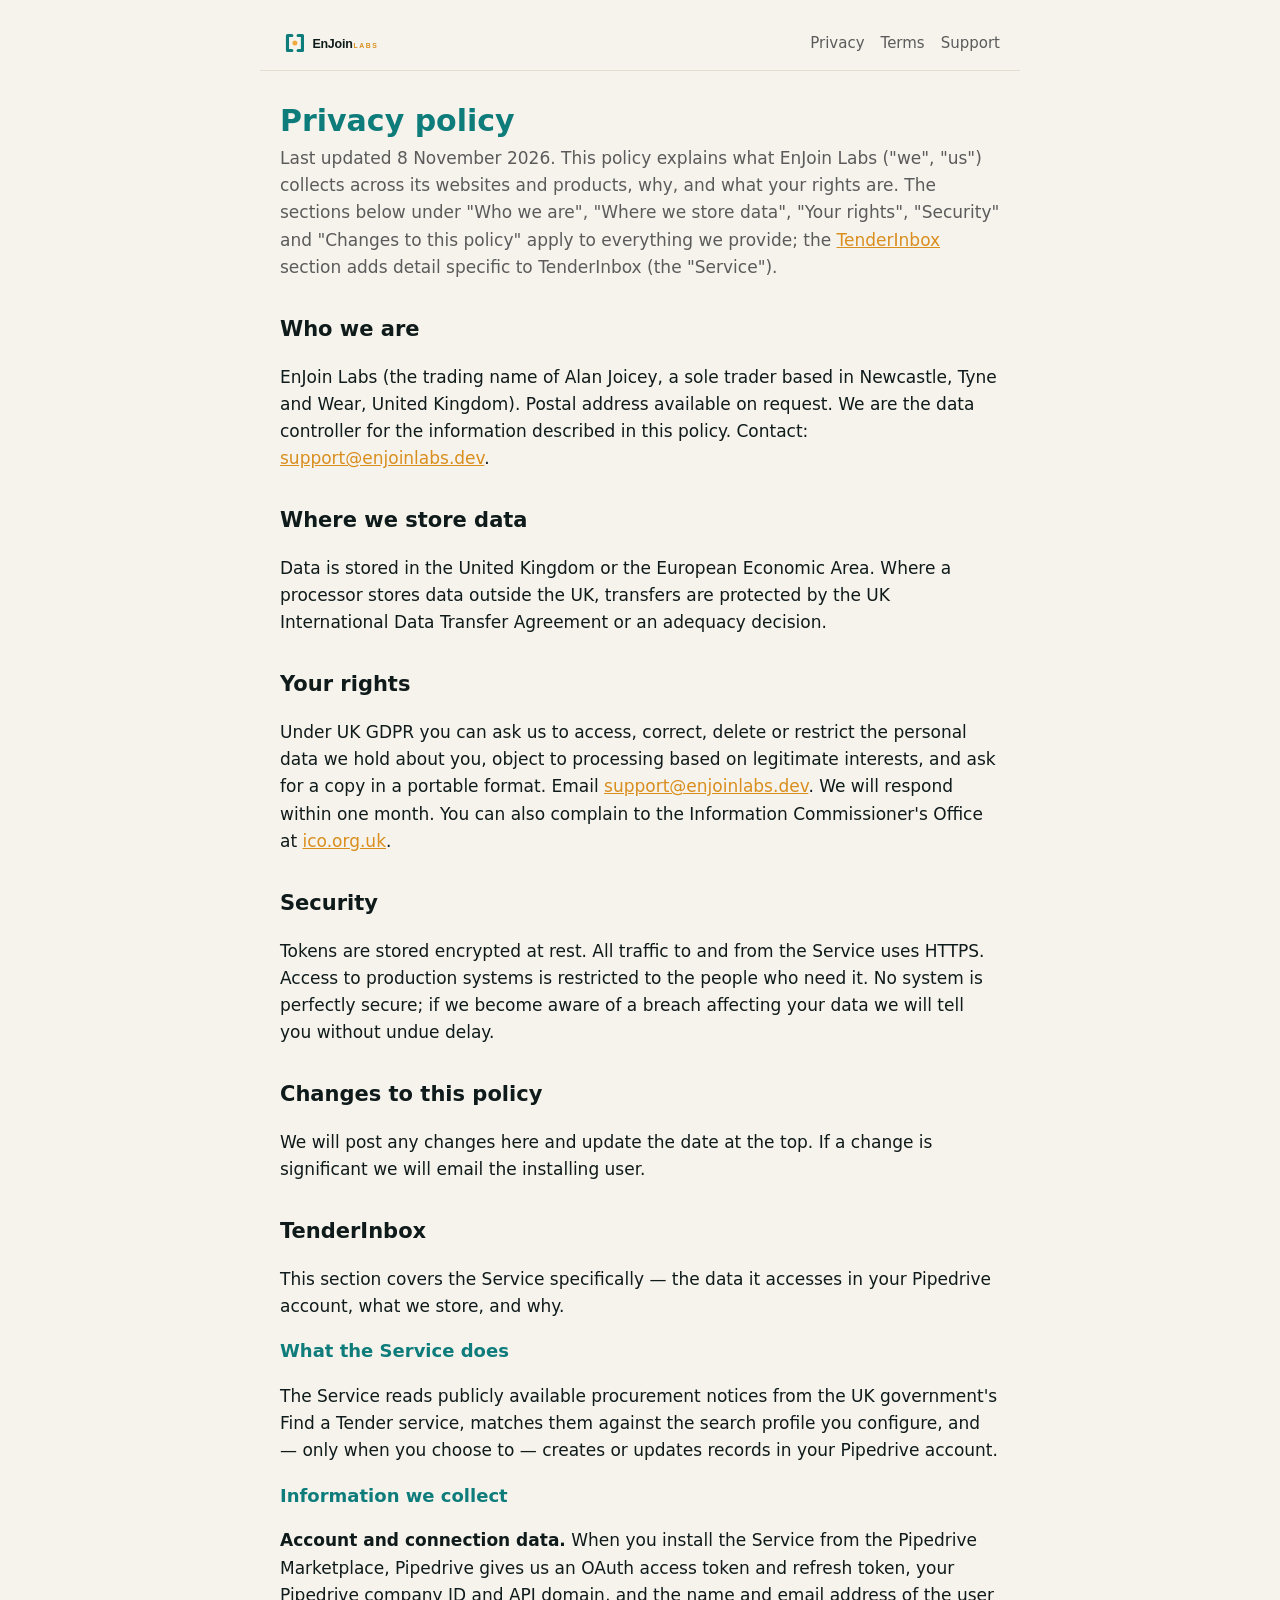
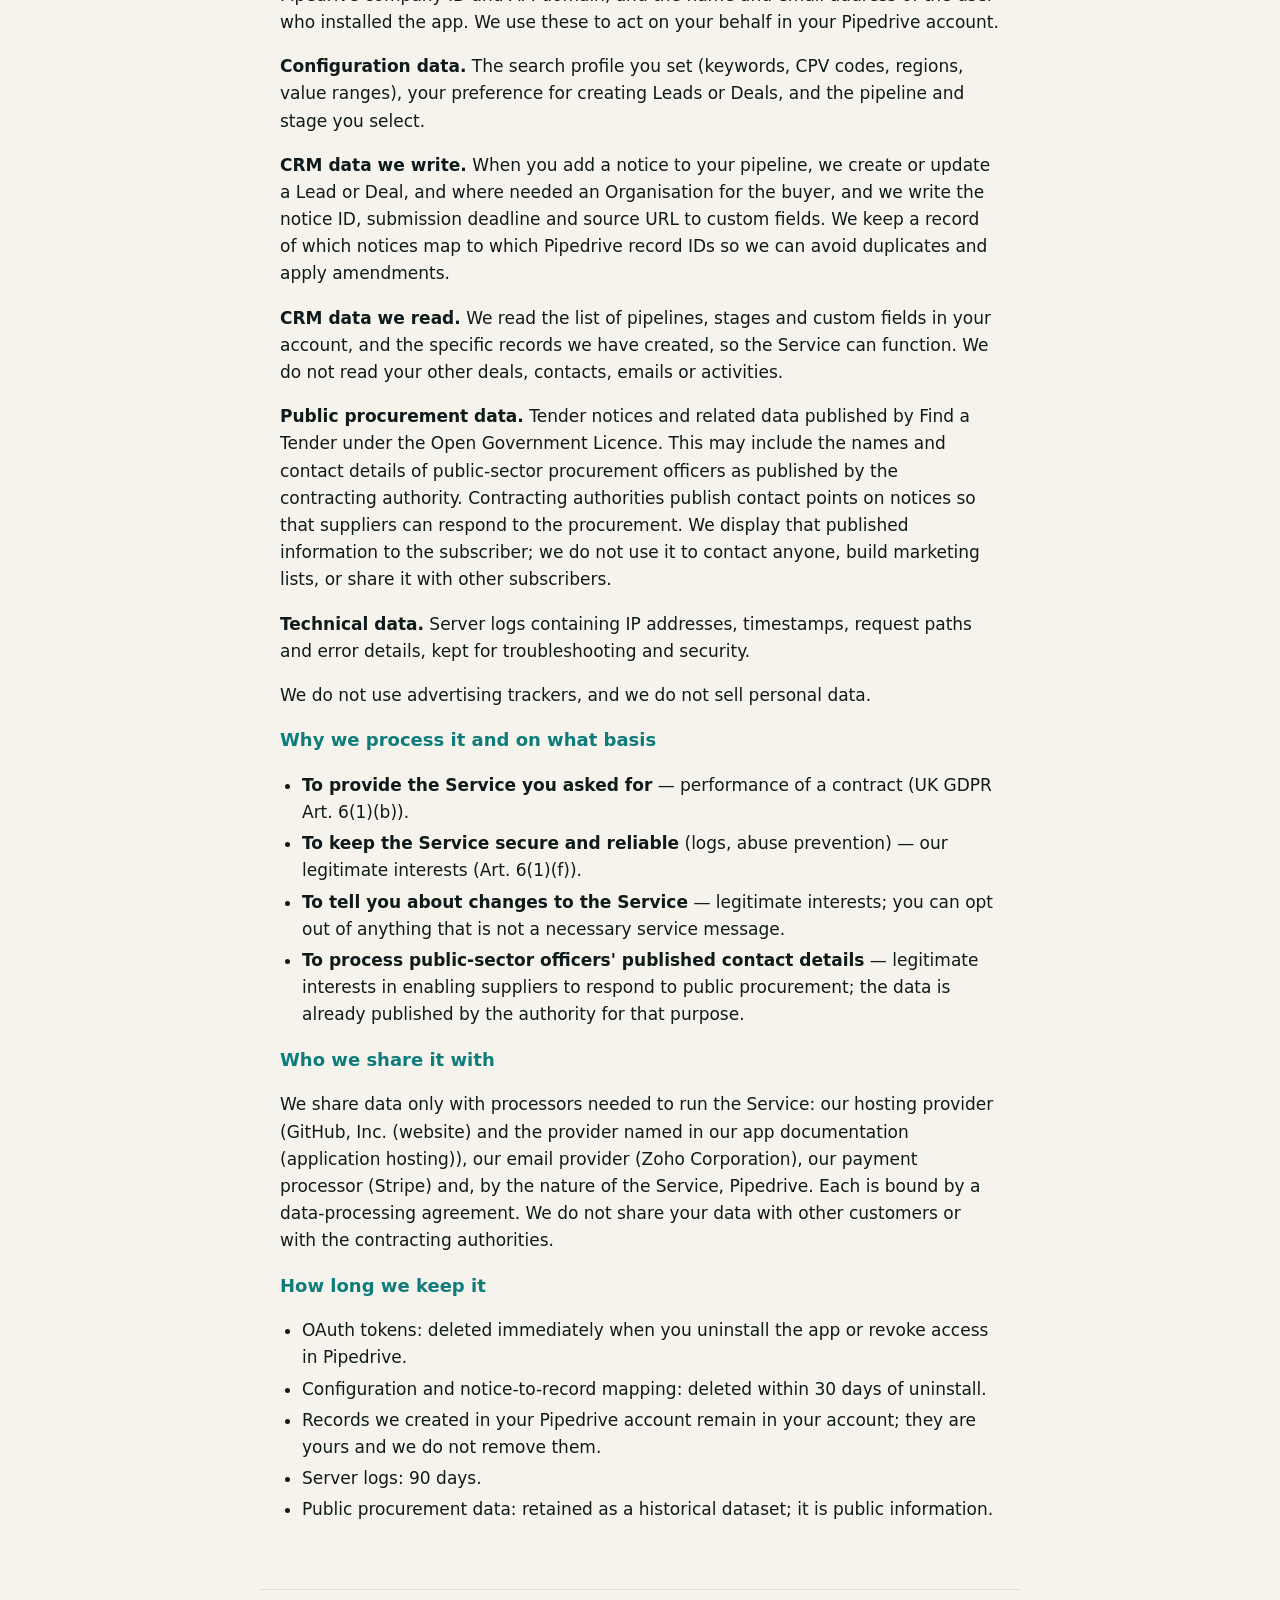
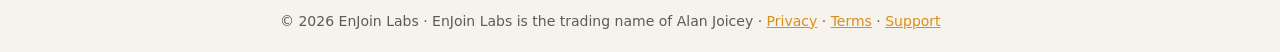
==== privacy/index.html @ 8482b235 "Restructure site: company home, /tenderinbox/ section, brand assets" ====
<!doctype html>
<html lang="en-GB">
<head>
<meta charset="utf-8">
<meta name="viewport" content="width=device-width,initial-scale=1">
<title>Privacy policy — EnJoin Labs</title>
<meta name="description" content="EnJoin Labs privacy policy. Company-wide data practices, plus a TenderInbox section covering the Pipedrive data we access and store.">
<link rel="stylesheet" href="/site.css">
<link rel="icon" href="/assets/brand/enjoinlabs/favicon.ico" sizes="any">
<link rel="icon" href="/assets/brand/enjoinlabs/enjoinlabs-icon.svg" type="image/svg+xml">
<link rel="apple-touch-icon" href="/assets/brand/enjoinlabs/apple-touch-icon.png">
<meta property="og:type" content="website">
<meta property="og:site_name" content="EnJoin Labs">
<meta property="og:title" content="Privacy policy — EnJoin Labs">
<meta property="og:description" content="Company-wide data practices, plus a TenderInbox section covering the Pipedrive data we access and store.">
<meta property="og:url" content="https://enjoinlabs.dev/privacy/">
<meta property="og:image" content="https://enjoinlabs.dev/assets/brand/enjoinlabs/enjoinlabs-icon-512.png">
<meta name="twitter:card" content="summary">
<meta name="twitter:title" content="Privacy policy — EnJoin Labs">
<meta name="twitter:description" content="Company-wide data practices, plus a TenderInbox section covering the Pipedrive data we access and store.">
<meta name="twitter:image" content="https://enjoinlabs.dev/assets/brand/enjoinlabs/enjoinlabs-icon-512.png">
</head>
<body>
<header>
  <a class="brand" href="/"><img class="brand-lockup" src="/assets/brand/enjoinlabs/enjoinlabs-lockup-light.svg" alt="EnJoin Labs"></a>
  <nav><a href="/privacy/">Privacy</a><a href="/terms/">Terms</a><a href="/support/">Support</a></nav>
</header>
<main>
  <h1>Privacy policy</h1>
  <p class="lede">Last updated 8 November 2026. This policy explains what EnJoin Labs ("we", "us") collects across its websites and products, why, and what your rights are. The sections below under "Who we are", "Where we store data", "Your rights", "Security" and "Changes to this policy" apply to everything we provide; the <a href="#tenderinbox">TenderInbox</a> section adds detail specific to TenderInbox (the "Service").</p>

  <h2>Who we are</h2>
  <p>EnJoin Labs (the trading name of Alan Joicey, a sole trader based in Newcastle, Tyne and Wear, United Kingdom). Postal address available on request. We are the data controller for the information described in this policy. Contact: <a href="mailto:support@enjoinlabs.dev">support@enjoinlabs.dev</a>.</p>

  <h2>Where we store data</h2>
  <p>Data is stored in the United Kingdom or the European Economic Area. Where a processor stores data outside the UK, transfers are protected by the UK International Data Transfer Agreement or an adequacy decision.</p>

  <h2>Your rights</h2>
  <p>Under UK GDPR you can ask us to access, correct, delete or restrict the personal data we hold about you, object to processing based on legitimate interests, and ask for a copy in a portable format. Email <a href="mailto:support@enjoinlabs.dev">support@enjoinlabs.dev</a>. We will respond within one month. You can also complain to the Information Commissioner's Office at <a href="https://ico.org.uk/" rel="noopener">ico.org.uk</a>.</p>

  <h2>Security</h2>
  <p>Tokens are stored encrypted at rest. All traffic to and from the Service uses HTTPS. Access to production systems is restricted to the people who need it. No system is perfectly secure; if we become aware of a breach affecting your data we will tell you without undue delay.</p>

  <h2>Changes to this policy</h2>
  <p>We will post any changes here and update the date at the top. If a change is significant we will email the installing user.</p>

  <h2 id="tenderinbox">TenderInbox</h2>
  <p>This section covers the Service specifically — the data it accesses in your Pipedrive account, what we store, and why.</p>

  <h3>What the Service does</h3>
  <p>The Service reads publicly available procurement notices from the UK government's Find a Tender service, matches them against the search profile you configure, and — only when you choose to — creates or updates records in your Pipedrive account.</p>

  <h3>Information we collect</h3>
  <p><strong>Account and connection data.</strong> When you install the Service from the Pipedrive Marketplace, Pipedrive gives us an OAuth access token and refresh token, your Pipedrive company ID and API domain, and the name and email address of the user who installed the app. We use these to act on your behalf in your Pipedrive account.</p>
  <p><strong>Configuration data.</strong> The search profile you set (keywords, CPV codes, regions, value ranges), your preference for creating Leads or Deals, and the pipeline and stage you select.</p>
  <p><strong>CRM data we write.</strong> When you add a notice to your pipeline, we create or update a Lead or Deal, and where needed an Organisation for the buyer, and we write the notice ID, submission deadline and source URL to custom fields. We keep a record of which notices map to which Pipedrive record IDs so we can avoid duplicates and apply amendments.</p>
  <p><strong>CRM data we read.</strong> We read the list of pipelines, stages and custom fields in your account, and the specific records we have created, so the Service can function. We do not read your other deals, contacts, emails or activities.</p>
  <p><strong>Public procurement data.</strong> Tender notices and related data published by Find a Tender under the Open Government Licence. This may include the names and contact details of public-sector procurement officers as published by the contracting authority. Contracting authorities publish contact points on notices so that suppliers can respond to the procurement. We display that published information to the subscriber; we do not use it to contact anyone, build marketing lists, or share it with other subscribers.</p>
  <p><strong>Technical data.</strong> Server logs containing IP addresses, timestamps, request paths and error details, kept for troubleshooting and security.</p>
  <p>We do not use advertising trackers, and we do not sell personal data.</p>

  <h3>Why we process it and on what basis</h3>
  <ul>
    <li><strong>To provide the Service you asked for</strong> — performance of a contract (UK GDPR Art. 6(1)(b)).</li>
    <li><strong>To keep the Service secure and reliable</strong> (logs, abuse prevention) — our legitimate interests (Art. 6(1)(f)).</li>
    <li><strong>To tell you about changes to the Service</strong> — legitimate interests; you can opt out of anything that is not a necessary service message.</li>
    <li><strong>To process public-sector officers' published contact details</strong> — legitimate interests in enabling suppliers to respond to public procurement; the data is already published by the authority for that purpose.</li>
  </ul>

  <h3>Who we share it with</h3>
  <p>We share data only with processors needed to run the Service: our hosting provider (GitHub, Inc. (website) and the provider named in our app documentation (application hosting)), our email provider (Zoho Corporation), our payment processor (Stripe) and, by the nature of the Service, Pipedrive. Each is bound by a data-processing agreement. We do not share your data with other customers or with the contracting authorities.</p>

  <h3>How long we keep it</h3>
  <ul>
    <li>OAuth tokens: deleted immediately when you uninstall the app or revoke access in Pipedrive.</li>
    <li>Configuration and notice-to-record mapping: deleted within 30 days of uninstall.</li>
    <li>Records we created in your Pipedrive account remain in your account; they are yours and we do not remove them.</li>
    <li>Server logs: 90 days.</li>
    <li>Public procurement data: retained as a historical dataset; it is public information.</li>
  </ul>
</main>
<footer>© 2026 EnJoin Labs · EnJoin Labs is the trading name of Alan Joicey · <a href="/privacy/">Privacy</a> · <a href="/terms/">Terms</a> · <a href="/support/">Support</a></footer>
</body>
</html>
---- site.css ----
:root{
  --teal:#0E7C7B;      /* primary: buttons, brand, headings */
  --amber:#F2A93B;
  --amber-dark:#D98E1E; /* accent/links on light backgrounds (contrast) */
  --ink:#0F1A1A;        /* body text */
  --paper:#F6F3EC;      /* warm off-white page background */
  --muted:#5b5b5b;
  --rule:#e4ded2;       /* warm hairline to match paper */
  --bg:var(--paper);
  --accent:var(--amber-dark); /* legacy var name kept for inline product styles */
}
*{box-sizing:border-box}
body{margin:0;background:var(--bg);color:var(--ink);font:17px/1.6 Inter,system-ui,-apple-system,"Segoe UI",Roboto,sans-serif}
header,main,footer{max-width:760px;margin:0 auto;padding:0 20px}
header{padding-top:28px;padding-bottom:12px;border-bottom:1px solid var(--rule);display:flex;justify-content:space-between;align-items:center;flex-wrap:wrap;gap:8px}
header a.brand{display:inline-flex;align-items:center;gap:10px;font-weight:700;color:var(--teal);text-decoration:none;font-size:20px}
header a.brand img{display:block}
.brand-lockup{height:30px;width:auto}
.brand-icon{height:28px;width:28px}
nav a{color:var(--muted);text-decoration:none;margin-left:16px;font-size:15px}
nav a:hover{color:var(--teal)}
main{padding:32px 20px 48px}
h1{font-size:30px;line-height:1.2;margin:0 0 6px;color:var(--teal)}
h2{font-size:21px;margin:32px 0 8px;color:var(--ink)}
h3{margin:0 0 4px;font-size:18px;color:var(--teal)}
p.lede{color:var(--muted);margin-top:0}
footer{border-top:1px solid var(--rule);padding:20px;color:var(--muted);font-size:14px}
a{color:var(--amber-dark)}
ul{padding-left:22px}
li{margin:4px 0}
.note{border-left:3px solid var(--teal);padding:8px 14px;background:rgba(14,124,123,.07);margin:16px 0}
.btn{display:inline-block;background:var(--teal);color:#fff;text-decoration:none;padding:12px 20px;border-radius:8px;font-weight:600}
.btn:hover{opacity:.92}
.card{display:flex;gap:16px;align-items:flex-start;border:1px solid var(--rule);border-radius:12px;padding:20px 22px;margin:18px 0;max-width:560px;background:#fff}
.card img{height:48px;width:48px;flex:none}
.card .card-body{min-width:0}
.card p{margin:0 0 10px;color:var(--muted)}
.card a{font-weight:600}
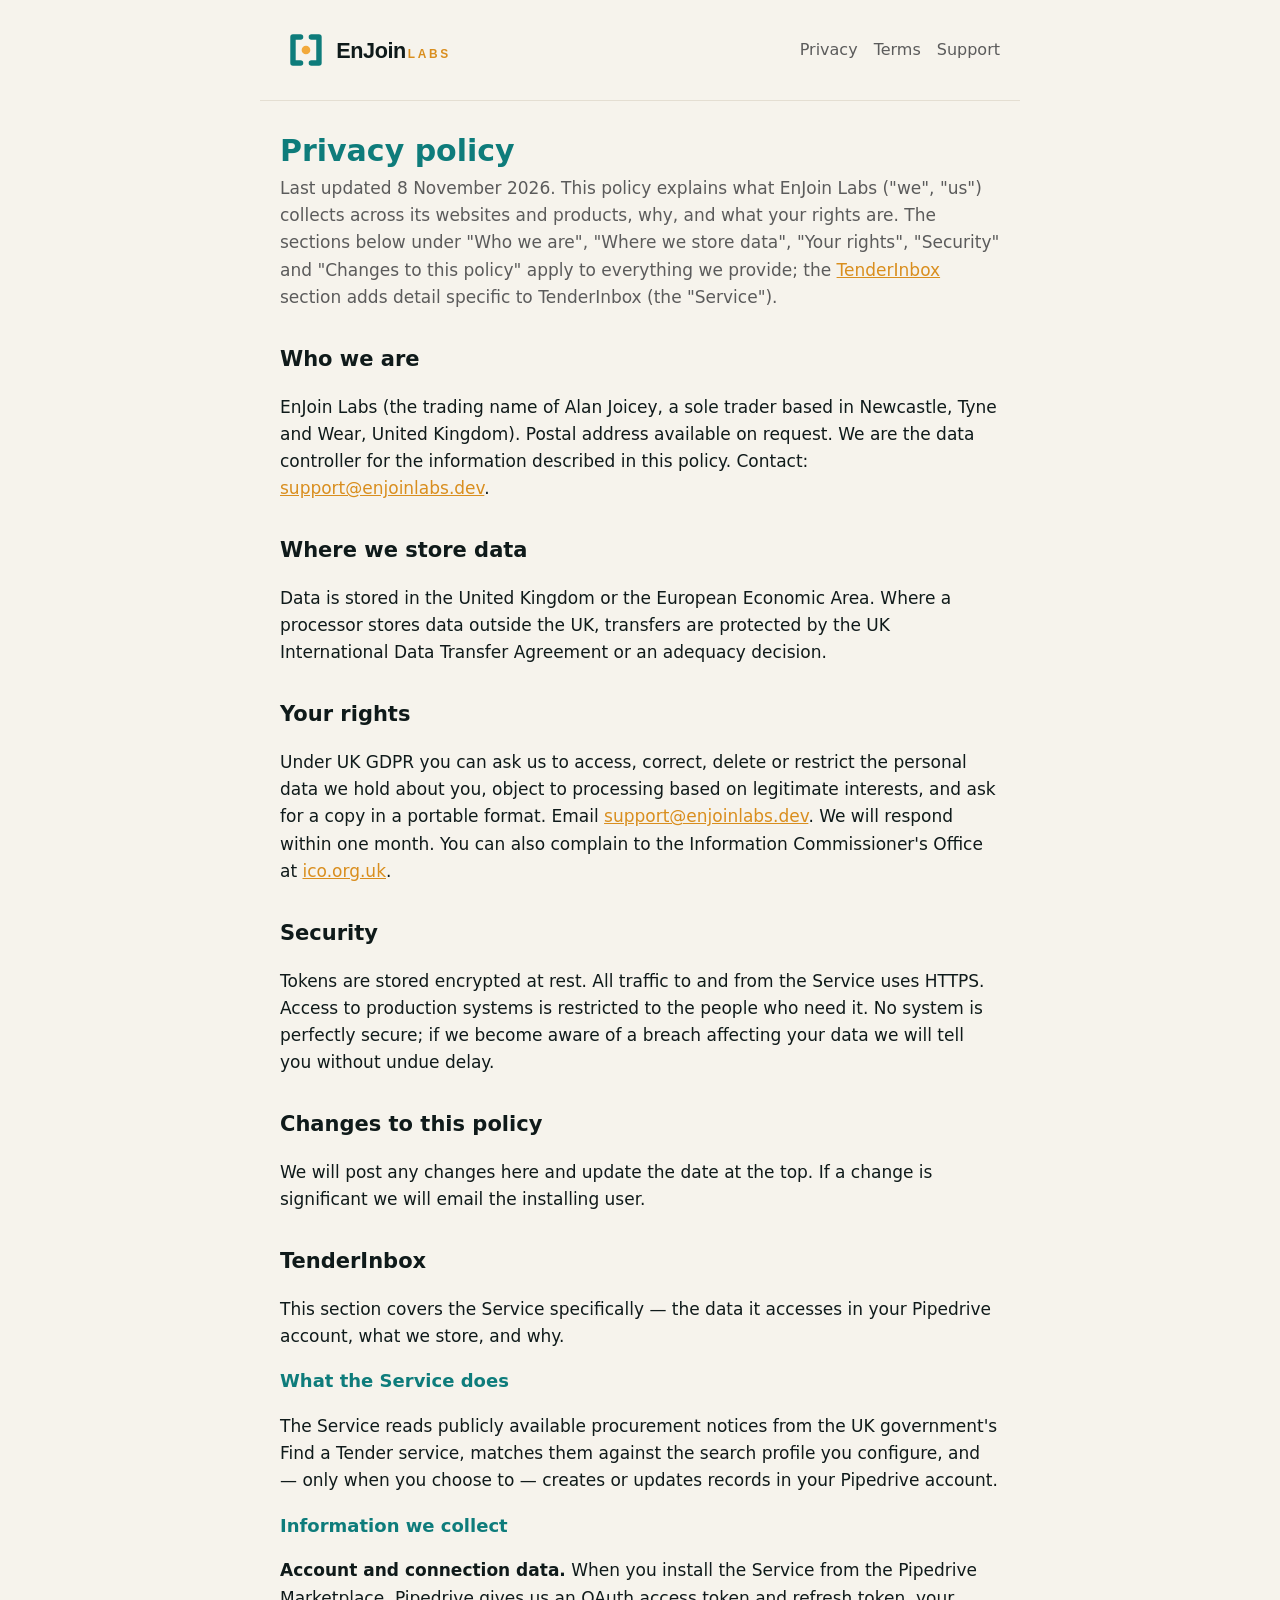
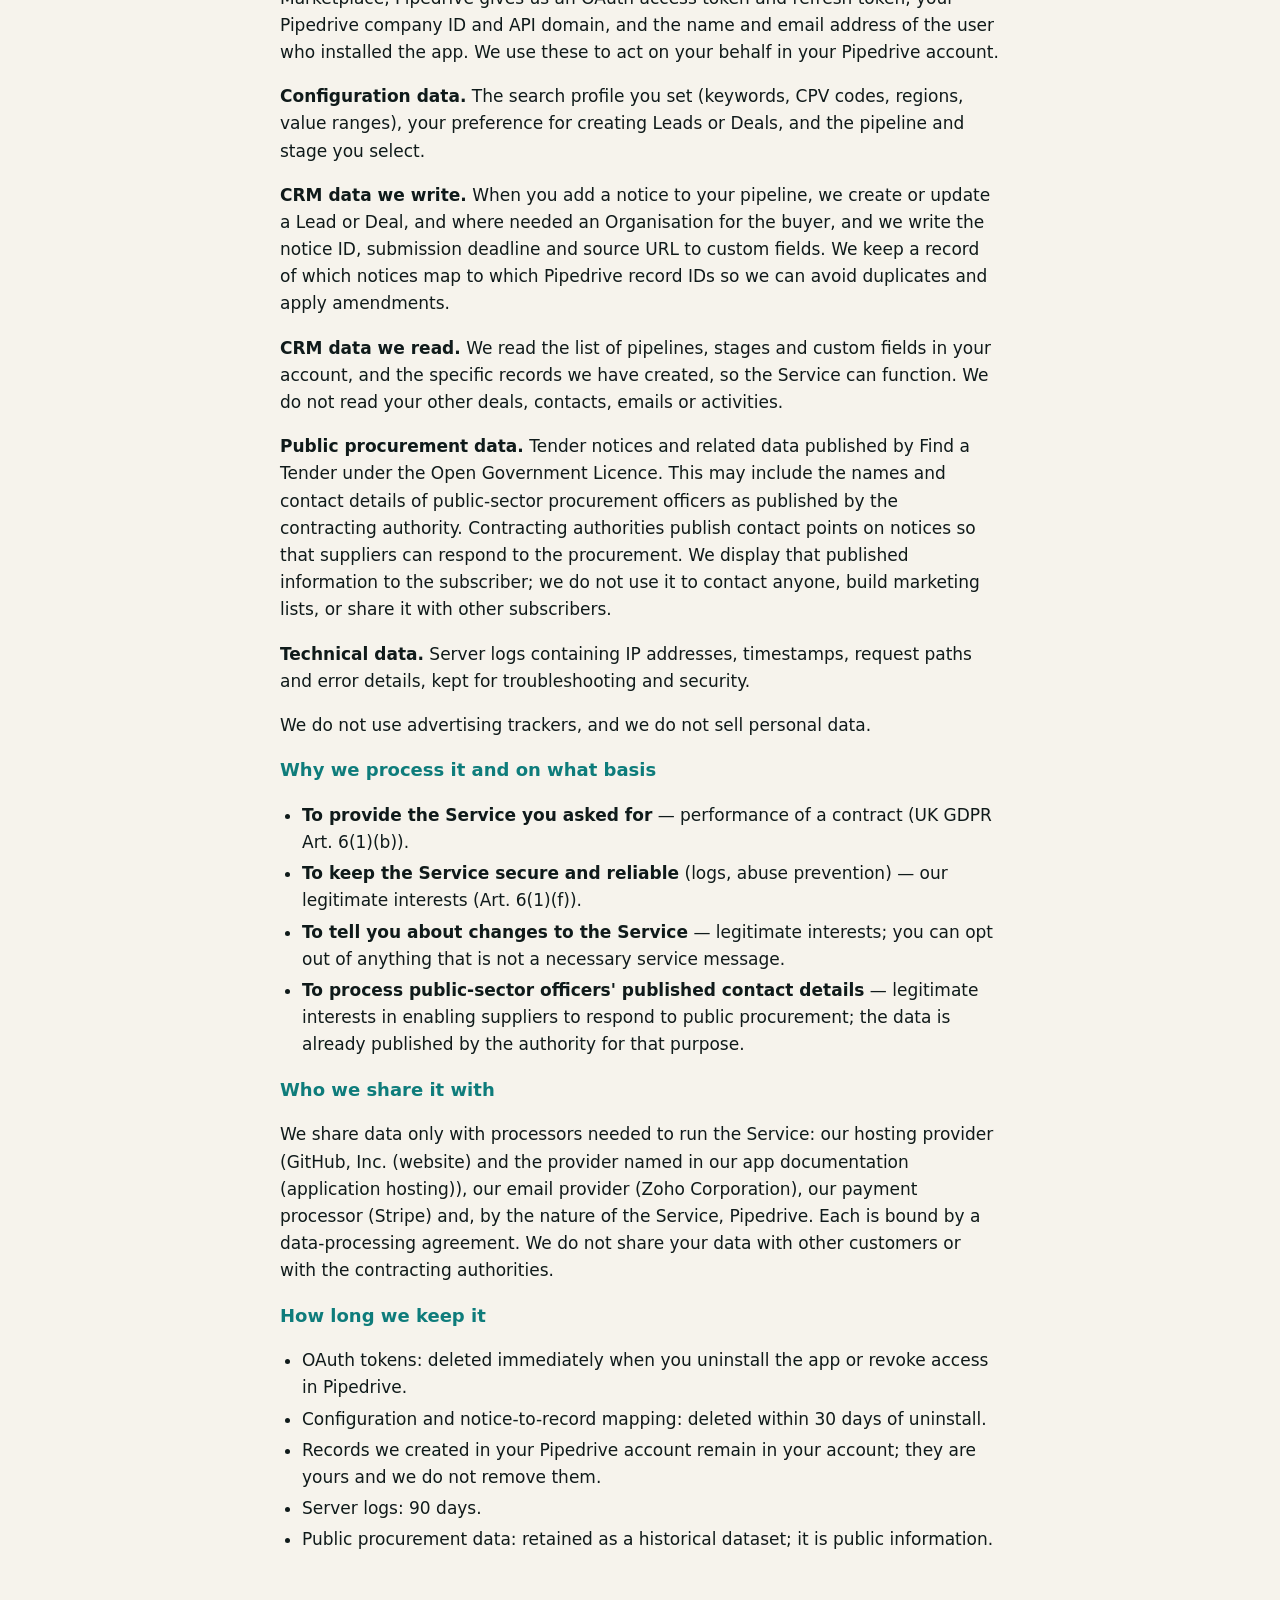
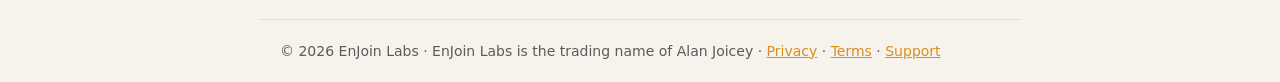
==== commit 0345c3c1: "Dark mode, larger header, hero copy" ====
--- a/privacy/index.html
+++ b/privacy/index.html
@@ -22,7 +22,10 @@
 </head>
 <body>
 <header>
-  <a class="brand" href="/"><img class="brand-lockup" src="/assets/brand/enjoinlabs/enjoinlabs-lockup-light.svg" alt="EnJoin Labs"></a>
+  <a class="brand" href="/"><picture>
+    <source srcset="/assets/brand/enjoinlabs/enjoinlabs-lockup-dark.svg" media="(prefers-color-scheme: dark)">
+    <img src="/assets/brand/enjoinlabs/enjoinlabs-lockup-light.svg" alt="EnJoin Labs" class="logo">
+  </picture></a>
   <nav><a href="/privacy/">Privacy</a><a href="/terms/">Terms</a><a href="/support/">Support</a></nav>
 </header>
 <main>
--- a/site.css
+++ b/site.css
@@ -1,37 +1,53 @@
 :root{
-  --teal:#0E7C7B;      /* primary: buttons, brand, headings */
+  --teal:#0E7C7B;       /* solid teal for buttons (same in both modes) */
+  --teal-text:#0E7C7B;  /* teal for headings/brand text; lightens in dark */
   --amber:#F2A93B;
-  --amber-dark:#D98E1E; /* accent/links on light backgrounds (contrast) */
+  --amber-dark:#D98E1E; /* link/accent colour on light backgrounds (contrast) */
   --ink:#0F1A1A;        /* body text */
   --paper:#F6F3EC;      /* warm off-white page background */
   --muted:#5b5b5b;
-  --rule:#e4ded2;       /* warm hairline to match paper */
+  --rule:#e4ded2;       /* hairline / card + header + footer borders */
+  --card-bg:#fff;
   --bg:var(--paper);
+  --link:var(--amber-dark);
   --accent:var(--amber-dark); /* legacy var name kept for inline product styles */
+}
+@media (prefers-color-scheme:dark){
+  :root{
+    --ink:#F6F3EC;
+    --paper:#0F1A1A;
+    --bg:#0F1A1A;
+    --muted:#B8C2C2;
+    --rule:#223333;       /* dark card/header/footer border */
+    --card-bg:#162424;
+    --teal-text:#3FA9A8;  /* lighter teal so text/links pass contrast on dark */
+    --link:#F2A93B;       /* amber (not dark amber) for contrast on dark */
+  }
 }
 *{box-sizing:border-box}
 body{margin:0;background:var(--bg);color:var(--ink);font:17px/1.6 Inter,system-ui,-apple-system,"Segoe UI",Roboto,sans-serif}
 header,main,footer{max-width:760px;margin:0 auto;padding:0 20px}
-header{padding-top:28px;padding-bottom:12px;border-bottom:1px solid var(--rule);display:flex;justify-content:space-between;align-items:center;flex-wrap:wrap;gap:8px}
-header a.brand{display:inline-flex;align-items:center;gap:10px;font-weight:700;color:var(--teal);text-decoration:none;font-size:20px}
+header{padding-top:24px;padding-bottom:24px;border-bottom:1px solid var(--rule);display:flex;justify-content:space-between;align-items:center;flex-wrap:wrap;gap:8px 16px}
+header a.brand{display:inline-flex;align-items:center;gap:10px;font-weight:700;color:var(--teal-text);text-decoration:none;font-size:1.5rem}
 header a.brand img{display:block}
-.brand-lockup{height:30px;width:auto}
-.brand-icon{height:28px;width:28px}
-nav a{color:var(--muted);text-decoration:none;margin-left:16px;font-size:15px}
-nav a:hover{color:var(--teal)}
+.logo{height:52px;width:auto}
+.brand-icon{height:44px;width:44px}
+nav a{color:var(--muted);text-decoration:none;margin-left:16px;font-size:1rem}
+nav a:first-child{margin-left:0}
+nav a:hover{color:var(--teal-text)}
 main{padding:32px 20px 48px}
-h1{font-size:30px;line-height:1.2;margin:0 0 6px;color:var(--teal)}
+h1{font-size:30px;line-height:1.2;margin:0 0 6px;color:var(--teal-text)}
 h2{font-size:21px;margin:32px 0 8px;color:var(--ink)}
-h3{margin:0 0 4px;font-size:18px;color:var(--teal)}
+h3{margin:0 0 4px;font-size:18px;color:var(--teal-text)}
 p.lede{color:var(--muted);margin-top:0}
 footer{border-top:1px solid var(--rule);padding:20px;color:var(--muted);font-size:14px}
-a{color:var(--amber-dark)}
+a{color:var(--link)}
 ul{padding-left:22px}
 li{margin:4px 0}
 .note{border-left:3px solid var(--teal);padding:8px 14px;background:rgba(14,124,123,.07);margin:16px 0}
 .btn{display:inline-block;background:var(--teal);color:#fff;text-decoration:none;padding:12px 20px;border-radius:8px;font-weight:600}
 .btn:hover{opacity:.92}
-.card{display:flex;gap:16px;align-items:flex-start;border:1px solid var(--rule);border-radius:12px;padding:20px 22px;margin:18px 0;max-width:560px;background:#fff}
+.card{display:flex;gap:16px;align-items:flex-start;border:1px solid var(--rule);border-radius:12px;padding:20px 22px;margin:18px 0;max-width:560px;background:var(--card-bg)}
 .card img{height:48px;width:48px;flex:none}
 .card .card-body{min-width:0}
 .card p{margin:0 0 10px;color:var(--muted)}
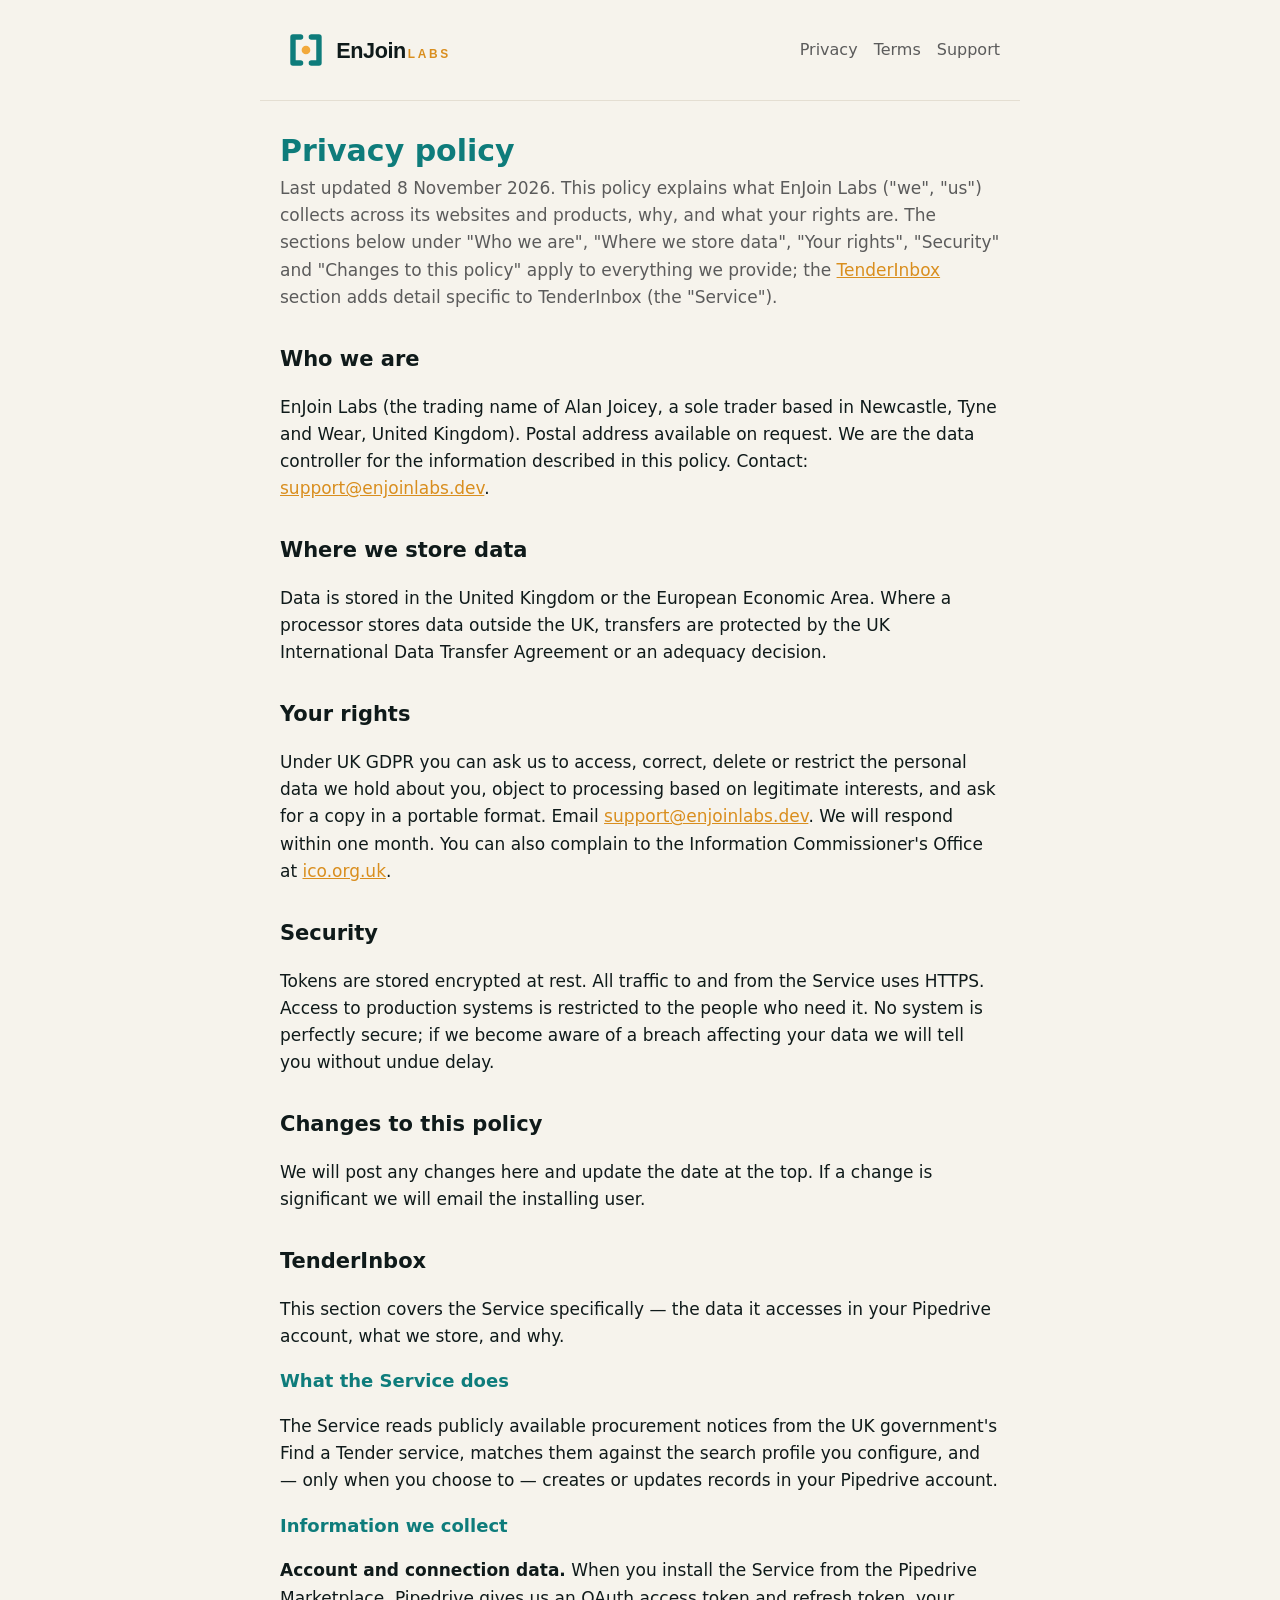
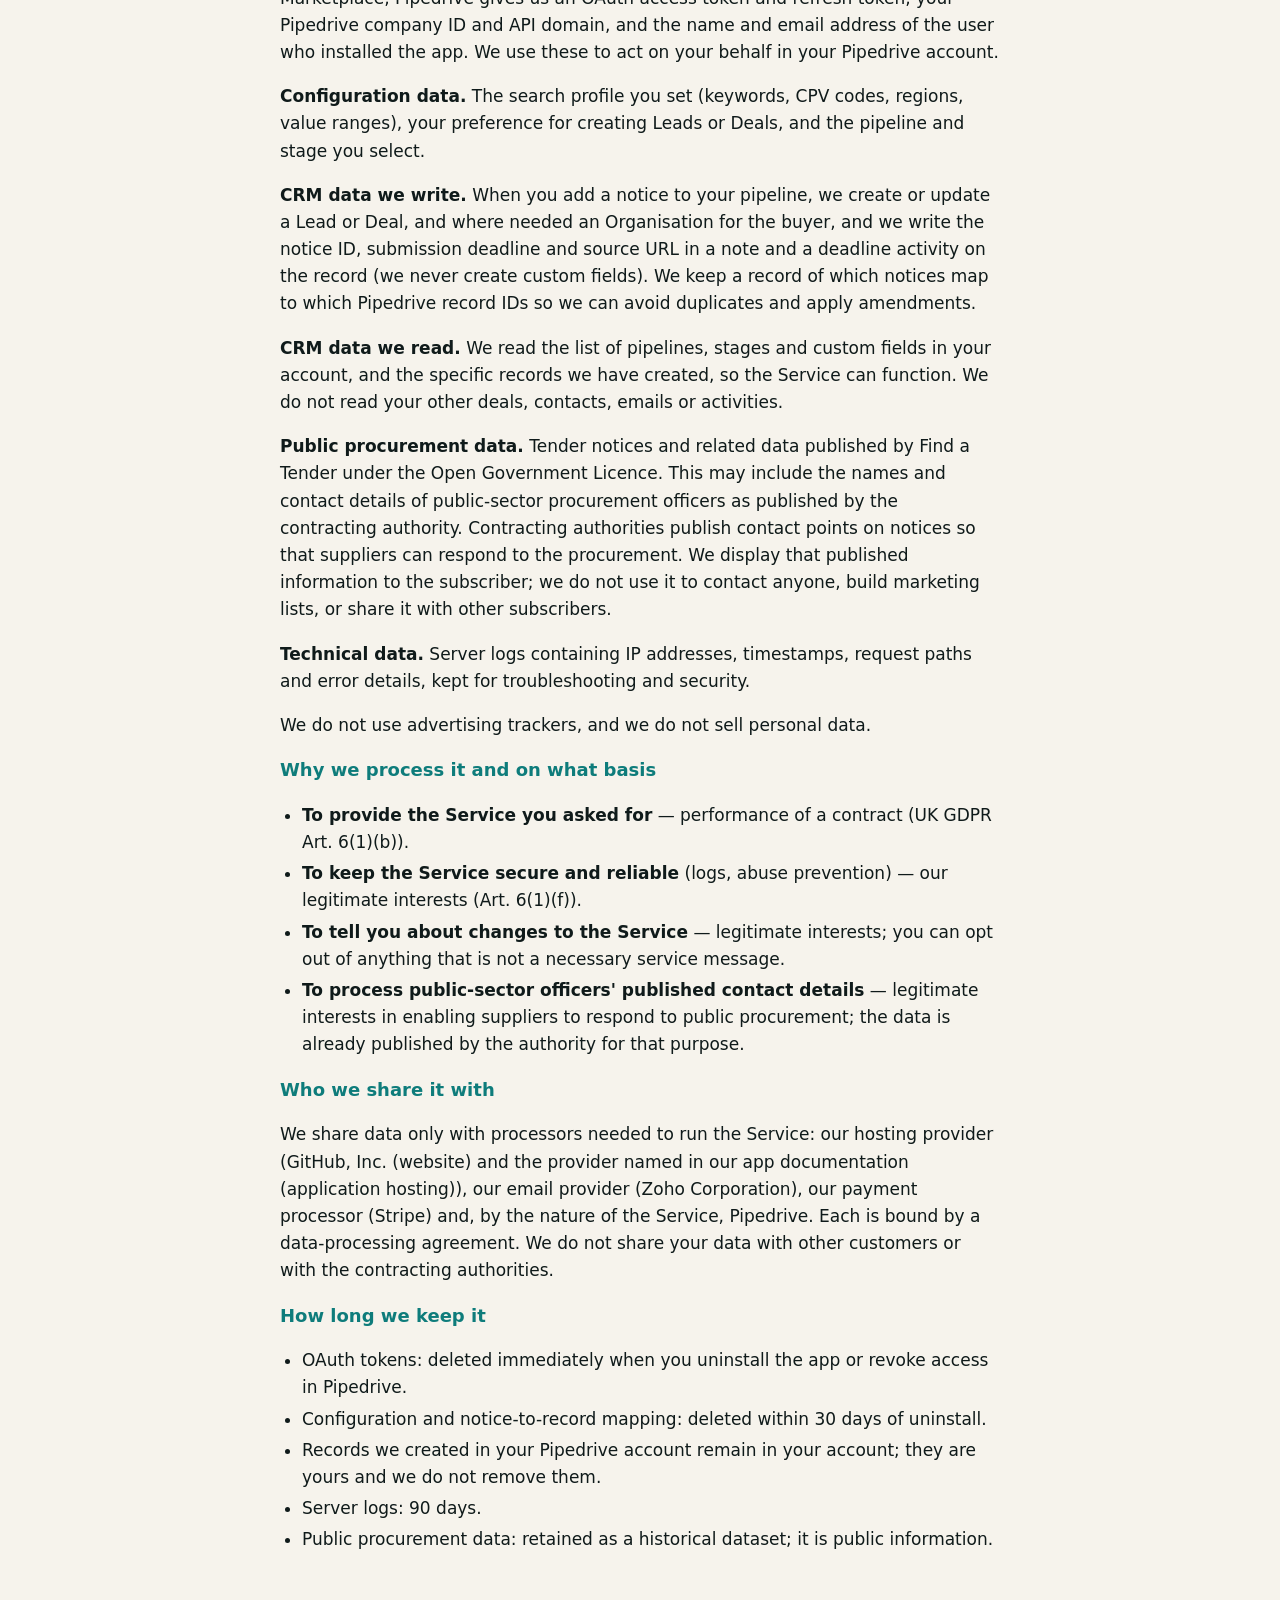
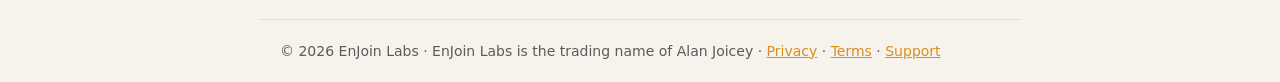
==== commit 40aeae79: "Pricing FAQ for trial/subscription end; correct privacy wording on custom fields" ====
--- a/privacy/index.html
+++ b/privacy/index.html
@@ -56,7 +56,7 @@
   <h3>Information we collect</h3>
   <p><strong>Account and connection data.</strong> When you install the Service from the Pipedrive Marketplace, Pipedrive gives us an OAuth access token and refresh token, your Pipedrive company ID and API domain, and the name and email address of the user who installed the app. We use these to act on your behalf in your Pipedrive account.</p>
   <p><strong>Configuration data.</strong> The search profile you set (keywords, CPV codes, regions, value ranges), your preference for creating Leads or Deals, and the pipeline and stage you select.</p>
-  <p><strong>CRM data we write.</strong> When you add a notice to your pipeline, we create or update a Lead or Deal, and where needed an Organisation for the buyer, and we write the notice ID, submission deadline and source URL to custom fields. We keep a record of which notices map to which Pipedrive record IDs so we can avoid duplicates and apply amendments.</p>
+  <p><strong>CRM data we write.</strong> When you add a notice to your pipeline, we create or update a Lead or Deal, and where needed an Organisation for the buyer, and we write the notice ID, submission deadline and source URL in a note and a deadline activity on the record (we never create custom fields). We keep a record of which notices map to which Pipedrive record IDs so we can avoid duplicates and apply amendments.</p>
   <p><strong>CRM data we read.</strong> We read the list of pipelines, stages and custom fields in your account, and the specific records we have created, so the Service can function. We do not read your other deals, contacts, emails or activities.</p>
   <p><strong>Public procurement data.</strong> Tender notices and related data published by Find a Tender under the Open Government Licence. This may include the names and contact details of public-sector procurement officers as published by the contracting authority. Contracting authorities publish contact points on notices so that suppliers can respond to the procurement. We display that published information to the subscriber; we do not use it to contact anyone, build marketing lists, or share it with other subscribers.</p>
   <p><strong>Technical data.</strong> Server logs containing IP addresses, timestamps, request paths and error details, kept for troubleshooting and security.</p>
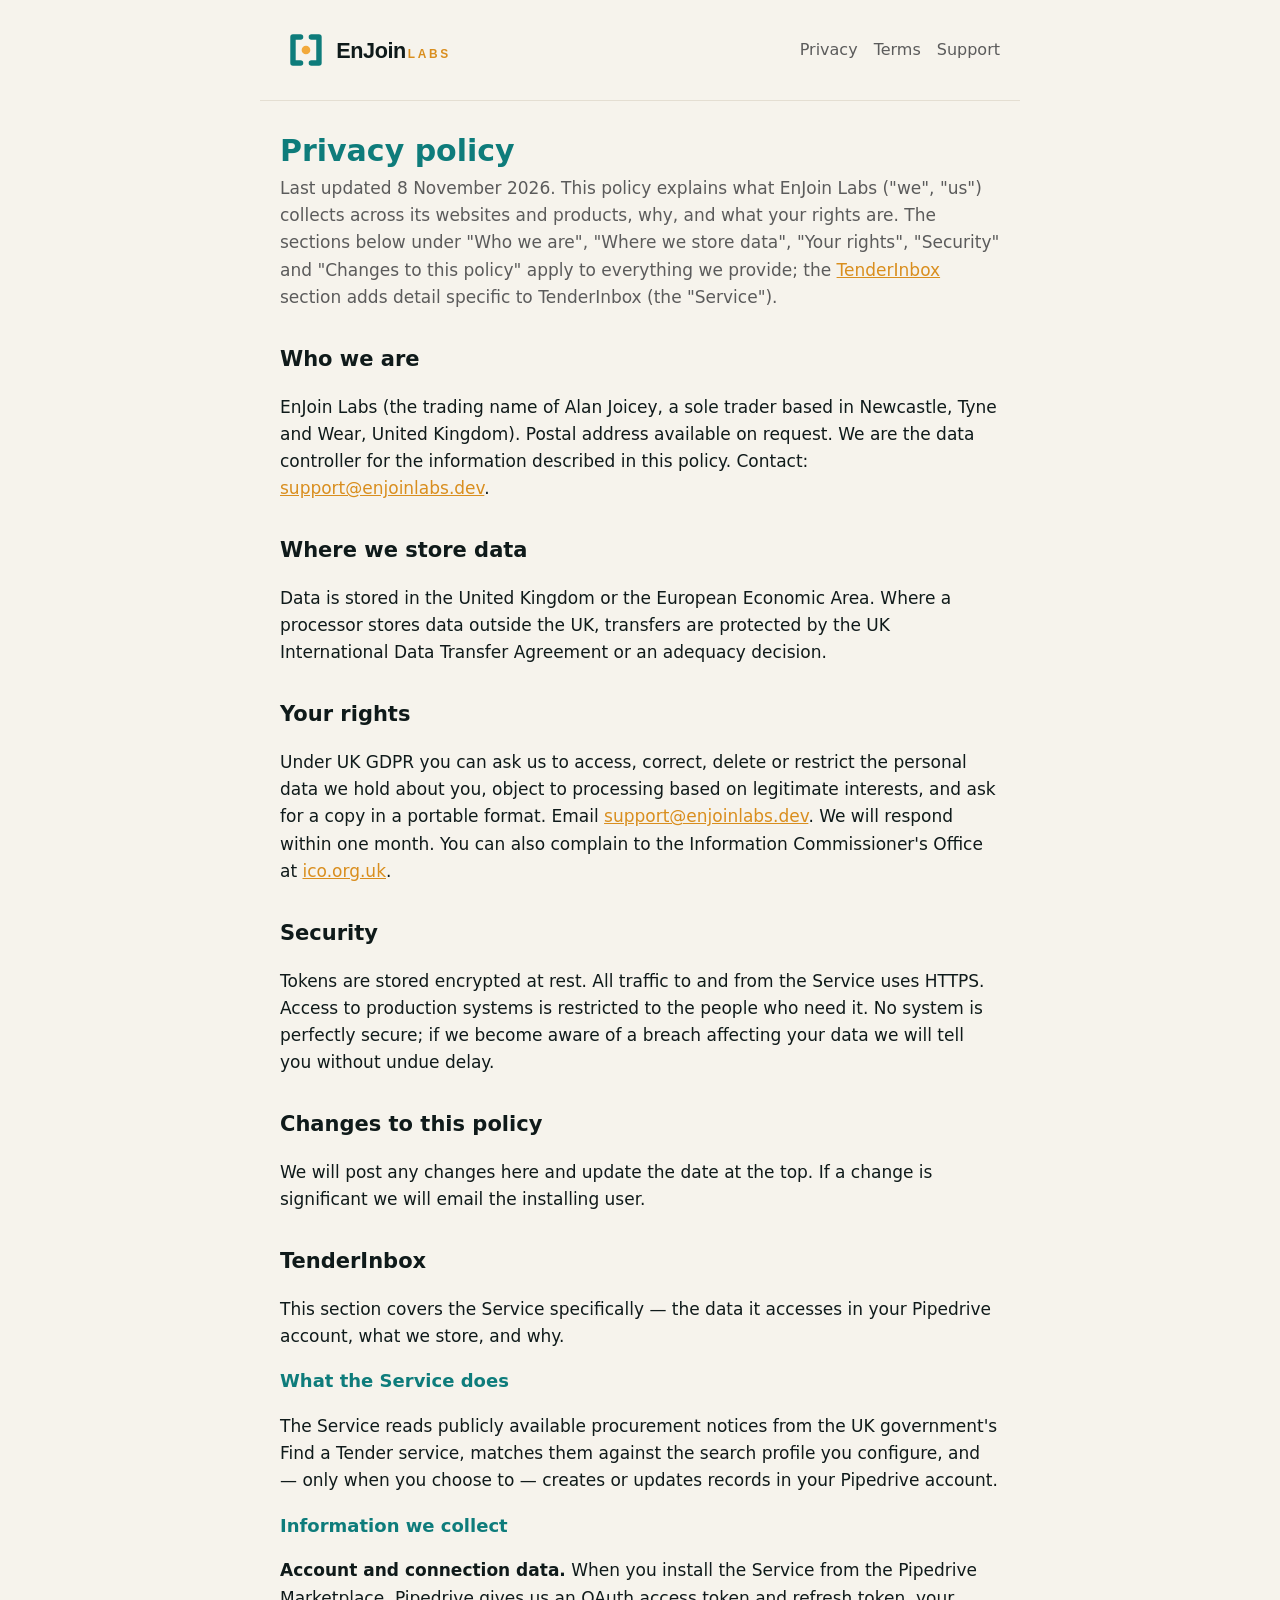
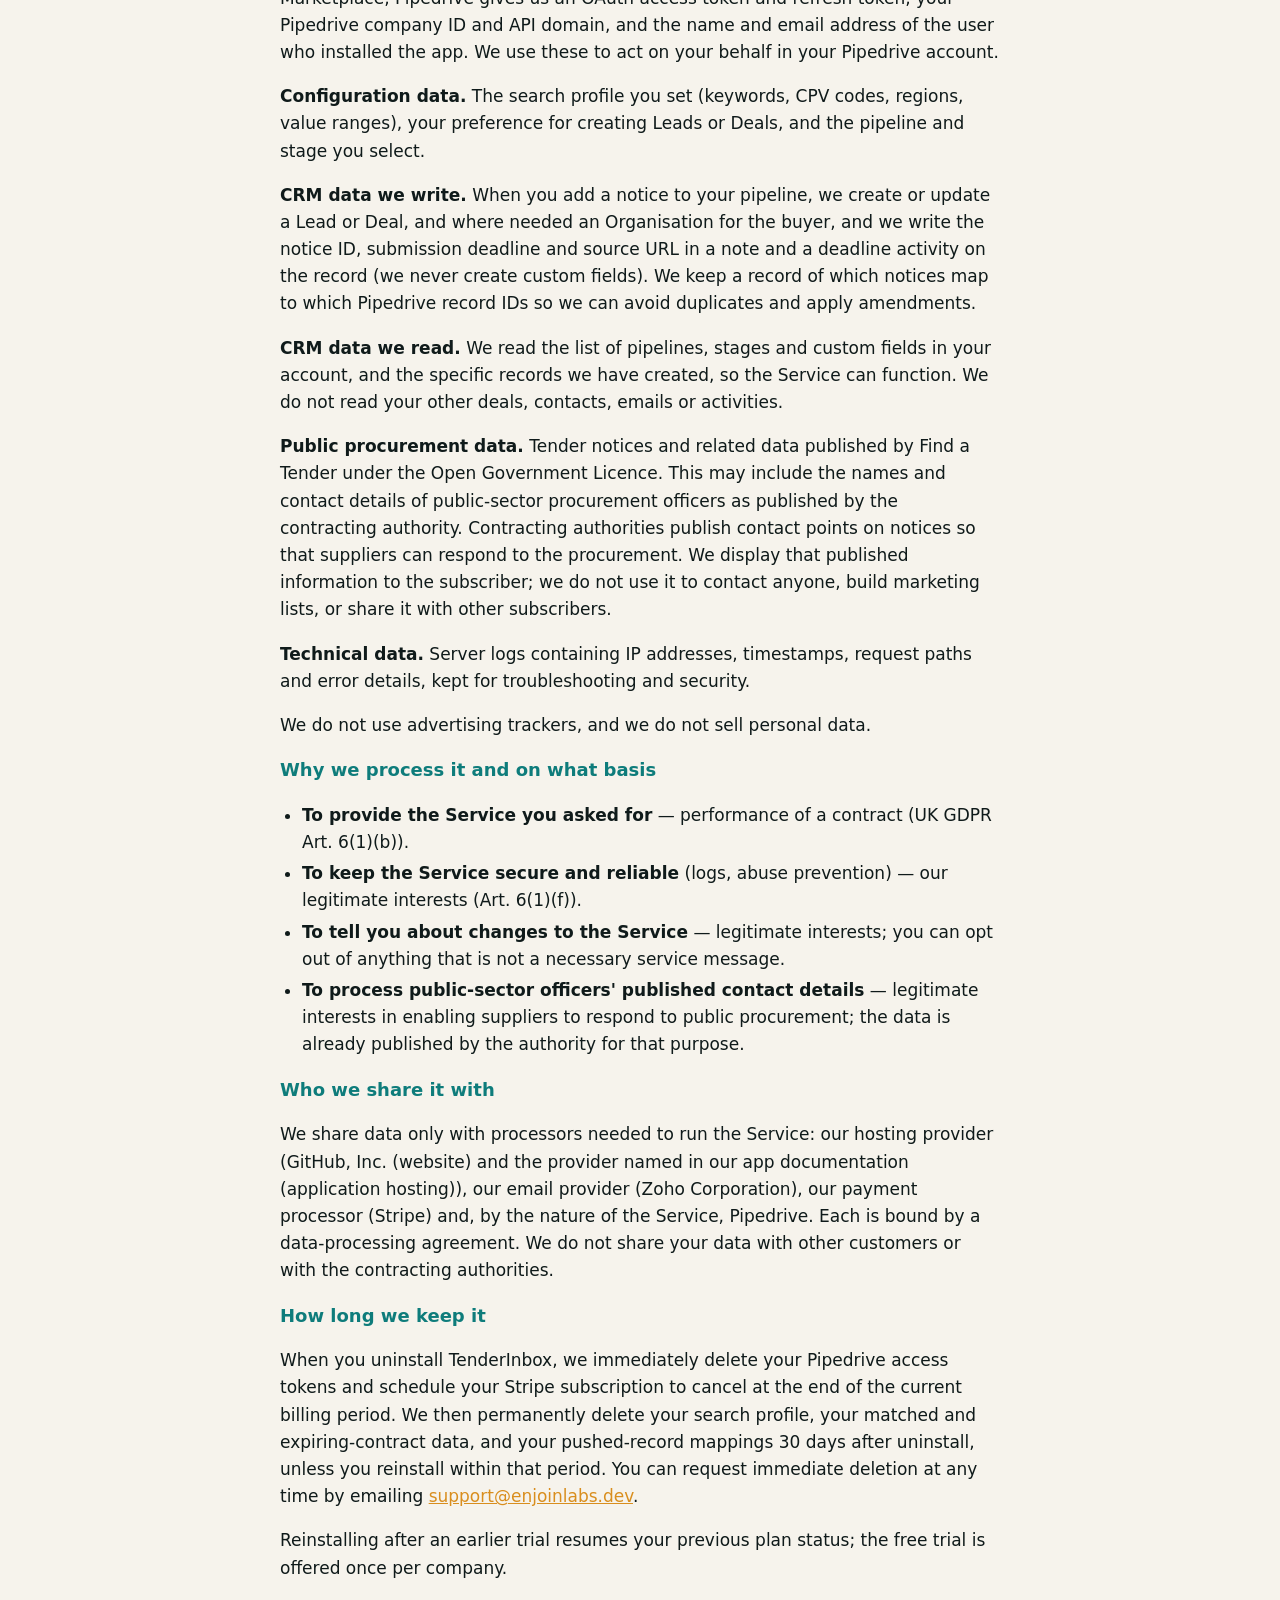
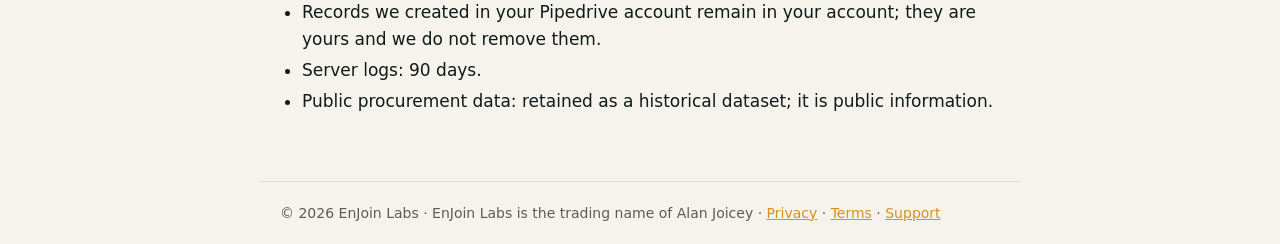
==== commit 6883e6a3: "Privacy, support and pricing: uninstall retention and once-per-company trial" ====
--- a/privacy/index.html
+++ b/privacy/index.html
@@ -74,9 +74,9 @@
   <p>We share data only with processors needed to run the Service: our hosting provider (GitHub, Inc. (website) and the provider named in our app documentation (application hosting)), our email provider (Zoho Corporation), our payment processor (Stripe) and, by the nature of the Service, Pipedrive. Each is bound by a data-processing agreement. We do not share your data with other customers or with the contracting authorities.</p>
 
   <h3>How long we keep it</h3>
+  <p>When you uninstall TenderInbox, we immediately delete your Pipedrive access tokens and schedule your Stripe subscription to cancel at the end of the current billing period. We then permanently delete your search profile, your matched and expiring-contract data, and your pushed-record mappings 30 days after uninstall, unless you reinstall within that period. You can request immediate deletion at any time by emailing <a href="mailto:support@enjoinlabs.dev">support@enjoinlabs.dev</a>.</p>
+  <p>Reinstalling after an earlier trial resumes your previous plan status; the free trial is offered once per company.</p>
   <ul>
-    <li>OAuth tokens: deleted immediately when you uninstall the app or revoke access in Pipedrive.</li>
-    <li>Configuration and notice-to-record mapping: deleted within 30 days of uninstall.</li>
     <li>Records we created in your Pipedrive account remain in your account; they are yours and we do not remove them.</li>
     <li>Server logs: 90 days.</li>
     <li>Public procurement data: retained as a historical dataset; it is public information.</li>
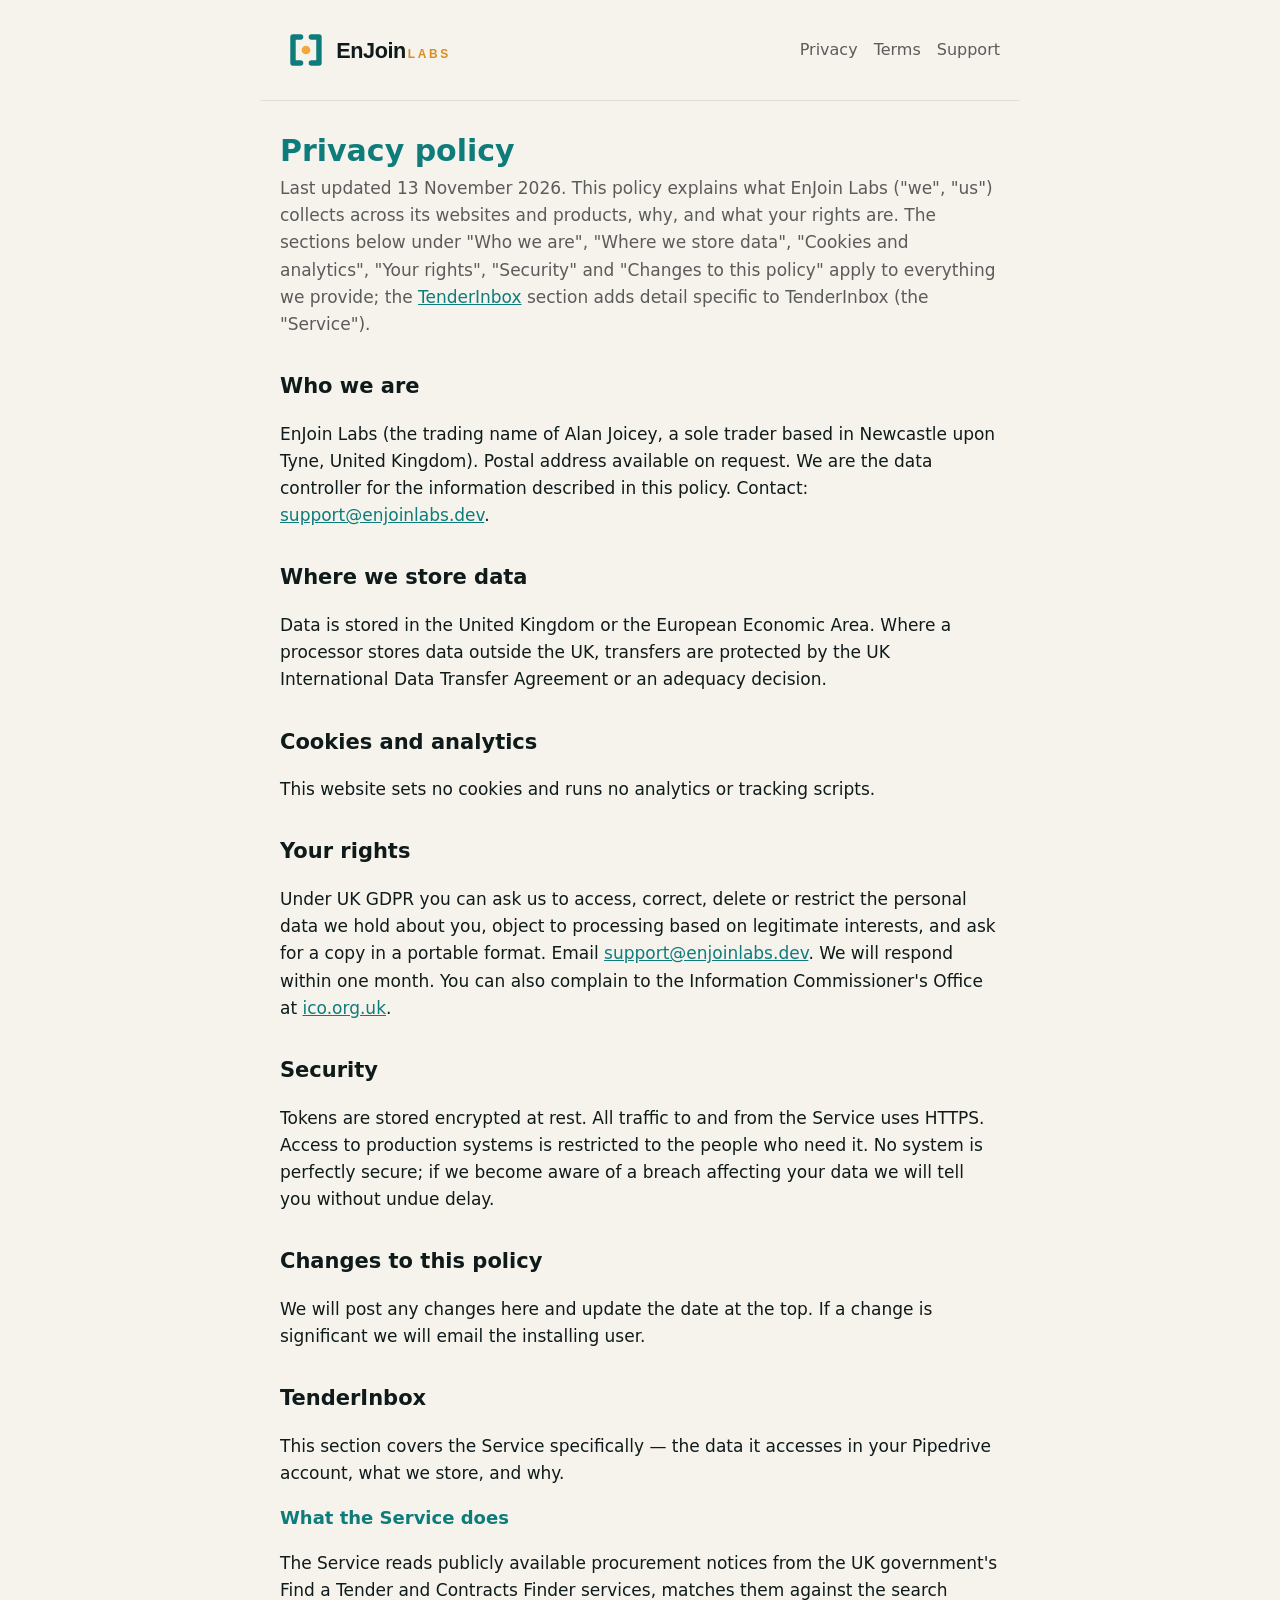
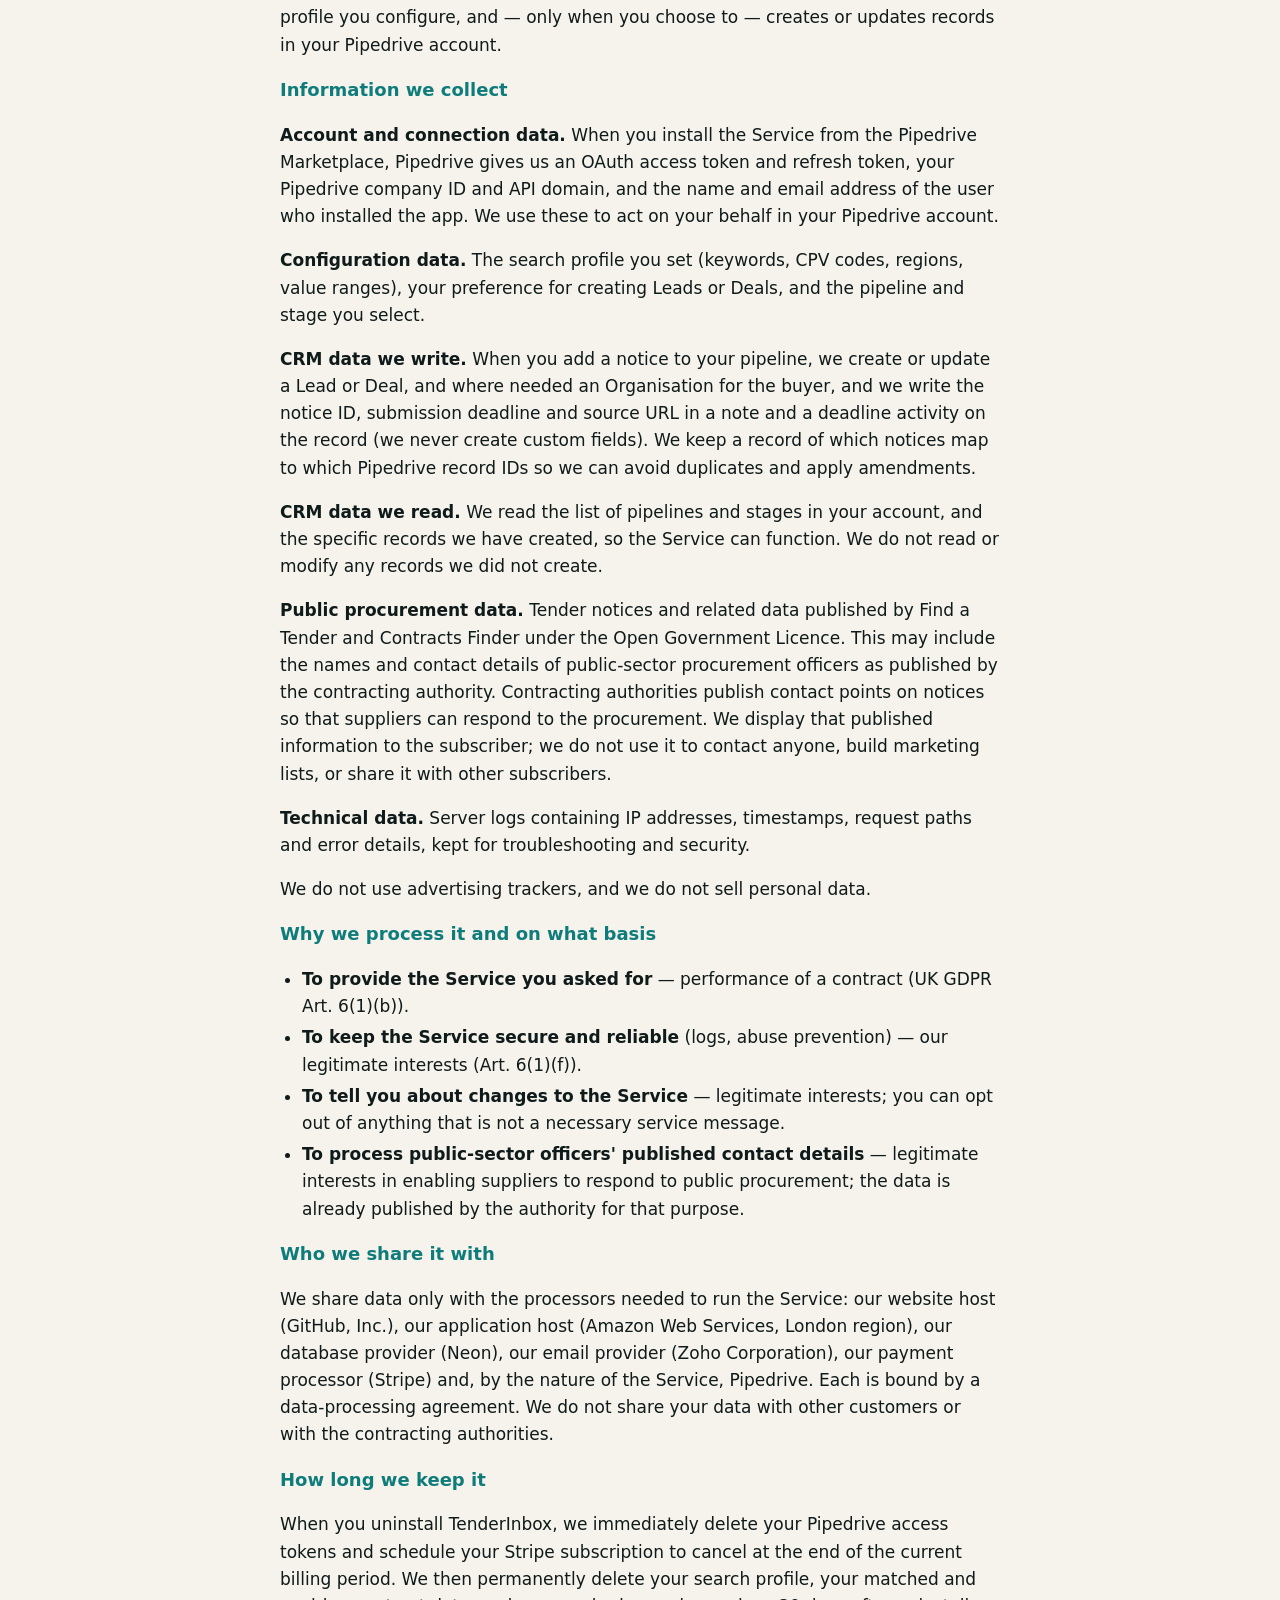
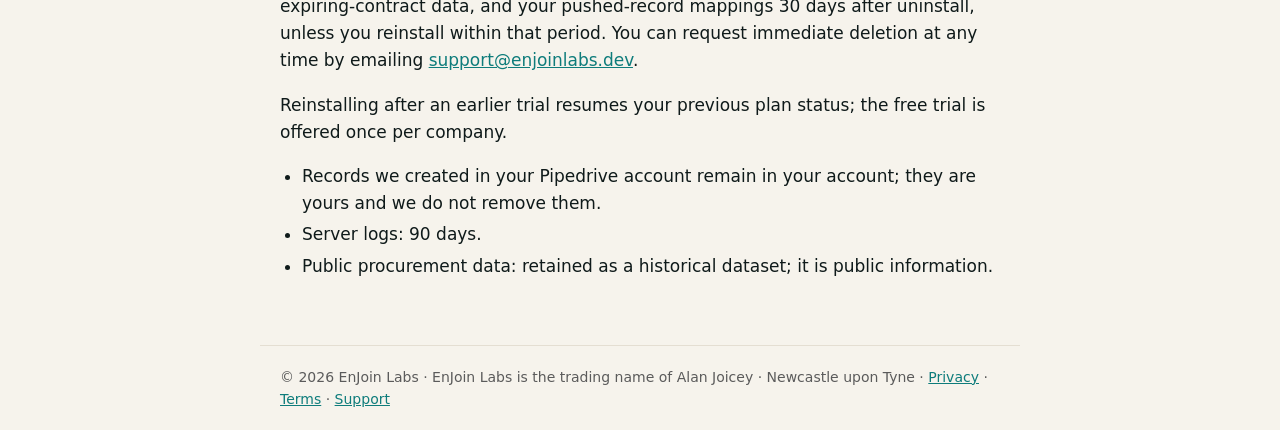
==== commit 958d98a4: "Site audit: facts aligned with product, beta wording removed, link contrast, address and marketplace" ====
--- a/privacy/index.html
+++ b/privacy/index.html
@@ -30,13 +30,16 @@
 </header>
 <main>
   <h1>Privacy policy</h1>
-  <p class="lede">Last updated 8 November 2026. This policy explains what EnJoin Labs ("we", "us") collects across its websites and products, why, and what your rights are. The sections below under "Who we are", "Where we store data", "Your rights", "Security" and "Changes to this policy" apply to everything we provide; the <a href="#tenderinbox">TenderInbox</a> section adds detail specific to TenderInbox (the "Service").</p>
+  <p class="lede">Last updated 13 November 2026. This policy explains what EnJoin Labs ("we", "us") collects across its websites and products, why, and what your rights are. The sections below under "Who we are", "Where we store data", "Cookies and analytics", "Your rights", "Security" and "Changes to this policy" apply to everything we provide; the <a href="#tenderinbox">TenderInbox</a> section adds detail specific to TenderInbox (the "Service").</p>
 
   <h2>Who we are</h2>
-  <p>EnJoin Labs (the trading name of Alan Joicey, a sole trader based in Newcastle, Tyne and Wear, United Kingdom). Postal address available on request. We are the data controller for the information described in this policy. Contact: <a href="mailto:support@enjoinlabs.dev">support@enjoinlabs.dev</a>.</p>
+  <p>EnJoin Labs (the trading name of Alan Joicey, a sole trader based in <!-- address:start -->Newcastle upon Tyne<!-- address:end -->, United Kingdom). Postal address available on request. We are the data controller for the information described in this policy. Contact: <a href="mailto:support@enjoinlabs.dev">support@enjoinlabs.dev</a>.</p>
 
   <h2>Where we store data</h2>
   <p>Data is stored in the United Kingdom or the European Economic Area. Where a processor stores data outside the UK, transfers are protected by the UK International Data Transfer Agreement or an adequacy decision.</p>
+
+  <h2>Cookies and analytics</h2>
+  <p>This website sets no cookies and runs no analytics or tracking scripts.</p>
 
   <h2>Your rights</h2>
   <p>Under UK GDPR you can ask us to access, correct, delete or restrict the personal data we hold about you, object to processing based on legitimate interests, and ask for a copy in a portable format. Email <a href="mailto:support@enjoinlabs.dev">support@enjoinlabs.dev</a>. We will respond within one month. You can also complain to the Information Commissioner's Office at <a href="https://ico.org.uk/" rel="noopener">ico.org.uk</a>.</p>
@@ -51,14 +54,14 @@
   <p>This section covers the Service specifically — the data it accesses in your Pipedrive account, what we store, and why.</p>
 
   <h3>What the Service does</h3>
-  <p>The Service reads publicly available procurement notices from the UK government's Find a Tender service, matches them against the search profile you configure, and — only when you choose to — creates or updates records in your Pipedrive account.</p>
+  <p>The Service reads publicly available procurement notices from the UK government's Find a Tender and Contracts Finder services, matches them against the search profile you configure, and — only when you choose to — creates or updates records in your Pipedrive account.</p>
 
   <h3>Information we collect</h3>
   <p><strong>Account and connection data.</strong> When you install the Service from the Pipedrive Marketplace, Pipedrive gives us an OAuth access token and refresh token, your Pipedrive company ID and API domain, and the name and email address of the user who installed the app. We use these to act on your behalf in your Pipedrive account.</p>
   <p><strong>Configuration data.</strong> The search profile you set (keywords, CPV codes, regions, value ranges), your preference for creating Leads or Deals, and the pipeline and stage you select.</p>
   <p><strong>CRM data we write.</strong> When you add a notice to your pipeline, we create or update a Lead or Deal, and where needed an Organisation for the buyer, and we write the notice ID, submission deadline and source URL in a note and a deadline activity on the record (we never create custom fields). We keep a record of which notices map to which Pipedrive record IDs so we can avoid duplicates and apply amendments.</p>
-  <p><strong>CRM data we read.</strong> We read the list of pipelines, stages and custom fields in your account, and the specific records we have created, so the Service can function. We do not read your other deals, contacts, emails or activities.</p>
-  <p><strong>Public procurement data.</strong> Tender notices and related data published by Find a Tender under the Open Government Licence. This may include the names and contact details of public-sector procurement officers as published by the contracting authority. Contracting authorities publish contact points on notices so that suppliers can respond to the procurement. We display that published information to the subscriber; we do not use it to contact anyone, build marketing lists, or share it with other subscribers.</p>
+  <p><strong>CRM data we read.</strong> We read the list of pipelines and stages in your account, and the specific records we have created, so the Service can function. We do not read or modify any records we did not create.</p>
+  <p><strong>Public procurement data.</strong> Tender notices and related data published by Find a Tender and Contracts Finder under the Open Government Licence. This may include the names and contact details of public-sector procurement officers as published by the contracting authority. Contracting authorities publish contact points on notices so that suppliers can respond to the procurement. We display that published information to the subscriber; we do not use it to contact anyone, build marketing lists, or share it with other subscribers.</p>
   <p><strong>Technical data.</strong> Server logs containing IP addresses, timestamps, request paths and error details, kept for troubleshooting and security.</p>
   <p>We do not use advertising trackers, and we do not sell personal data.</p>
 
@@ -71,7 +74,7 @@
   </ul>
 
   <h3>Who we share it with</h3>
-  <p>We share data only with processors needed to run the Service: our hosting provider (GitHub, Inc. (website) and the provider named in our app documentation (application hosting)), our email provider (Zoho Corporation), our payment processor (Stripe) and, by the nature of the Service, Pipedrive. Each is bound by a data-processing agreement. We do not share your data with other customers or with the contracting authorities.</p>
+  <p>We share data only with the processors needed to run the Service: our website host (GitHub, Inc.), our application host (Amazon Web Services, London region), our database provider (Neon), our email provider (Zoho Corporation), our payment processor (Stripe) and, by the nature of the Service, Pipedrive. Each is bound by a data-processing agreement. We do not share your data with other customers or with the contracting authorities.</p>
 
   <h3>How long we keep it</h3>
   <p>When you uninstall TenderInbox, we immediately delete your Pipedrive access tokens and schedule your Stripe subscription to cancel at the end of the current billing period. We then permanently delete your search profile, your matched and expiring-contract data, and your pushed-record mappings 30 days after uninstall, unless you reinstall within that period. You can request immediate deletion at any time by emailing <a href="mailto:support@enjoinlabs.dev">support@enjoinlabs.dev</a>.</p>
@@ -82,6 +85,6 @@
     <li>Public procurement data: retained as a historical dataset; it is public information.</li>
   </ul>
 </main>
-<footer>© 2026 EnJoin Labs · EnJoin Labs is the trading name of Alan Joicey · <a href="/privacy/">Privacy</a> · <a href="/terms/">Terms</a> · <a href="/support/">Support</a></footer>
+<footer>© 2026 EnJoin Labs · EnJoin Labs is the trading name of Alan Joicey · <!-- address:start -->Newcastle upon Tyne<!-- address:end --> · <a href="/privacy/">Privacy</a> · <a href="/terms/">Terms</a> · <a href="/support/">Support</a></footer>
 </body>
 </html>
--- a/site.css
+++ b/site.css
@@ -9,7 +9,7 @@
   --rule:#e4ded2;       /* hairline / card + header + footer borders */
   --card-bg:#fff;
   --bg:var(--paper);
-  --link:var(--amber-dark);
+  --link:#0E7C7B;       /* teal: body links on paper, passes AA (amber-dark failed) */
   --accent:var(--amber-dark); /* legacy var name kept for inline product styles */
 }
 @media (prefers-color-scheme:dark){
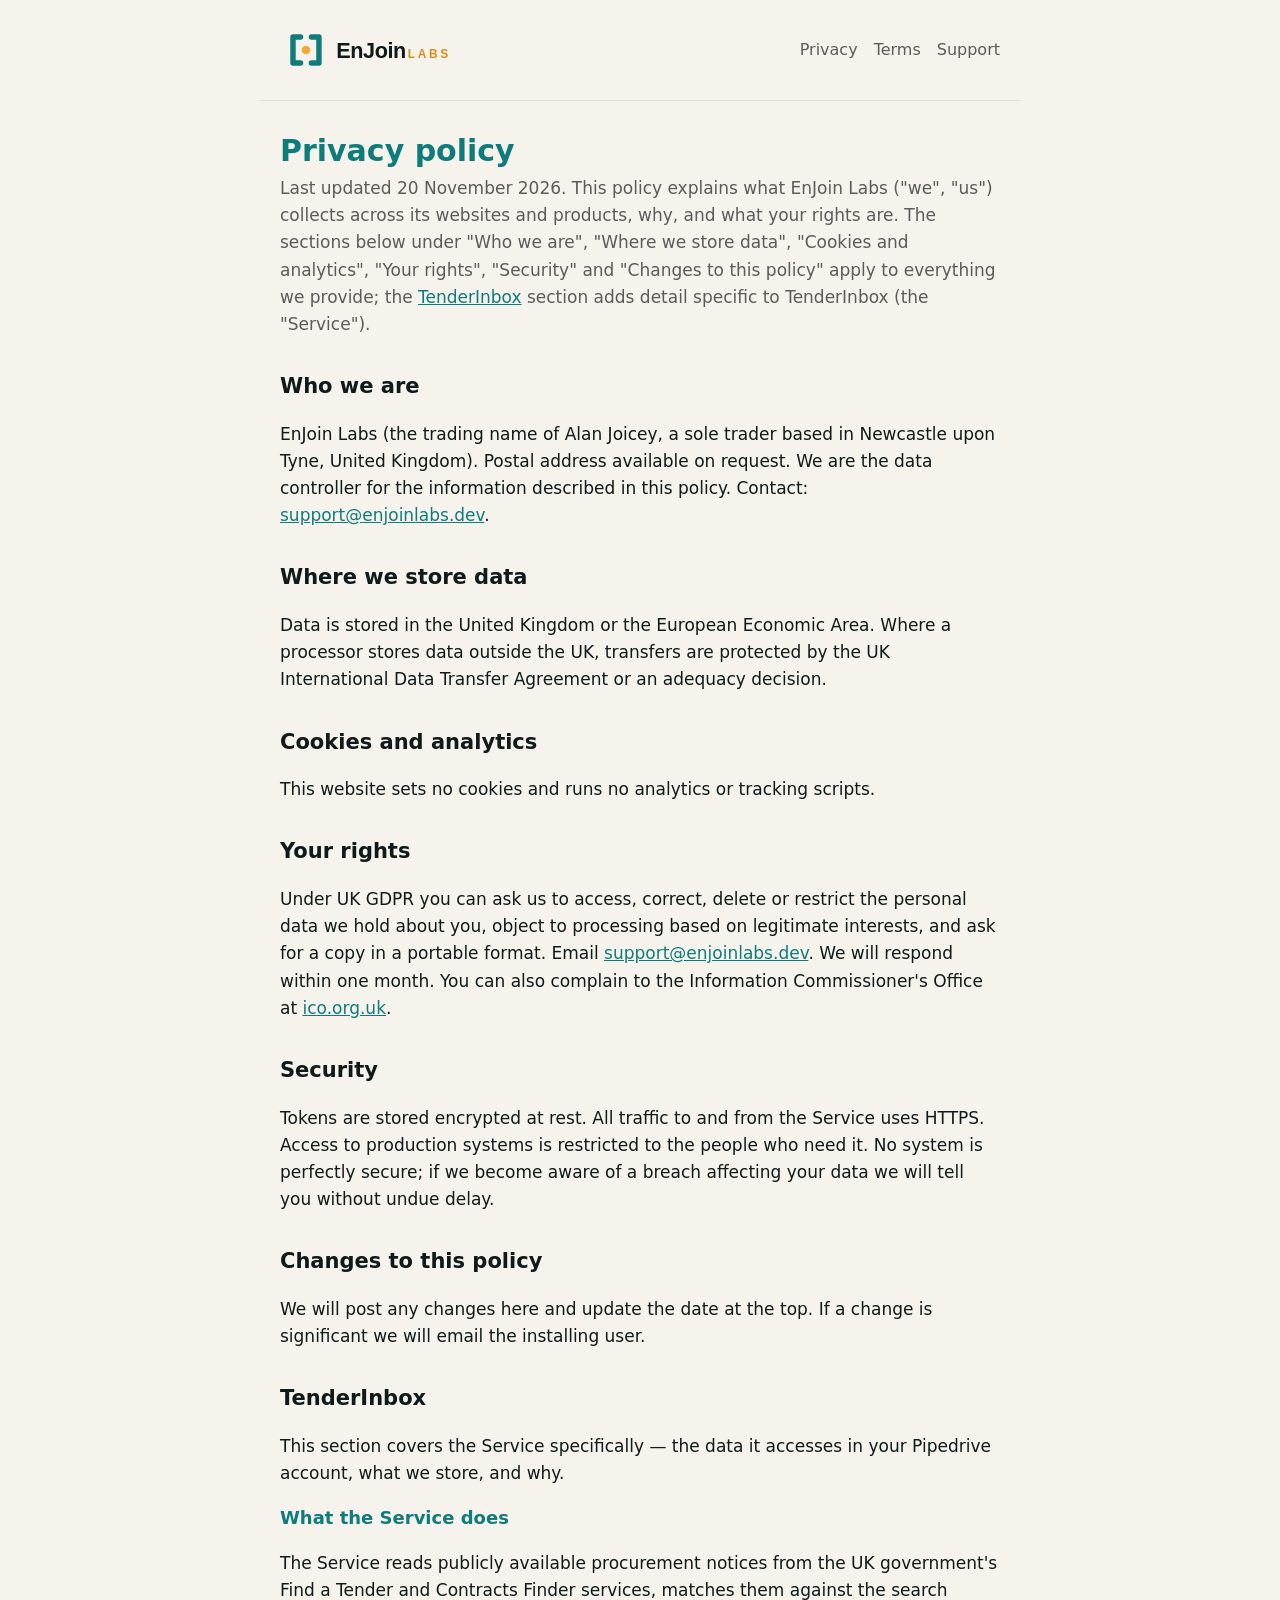
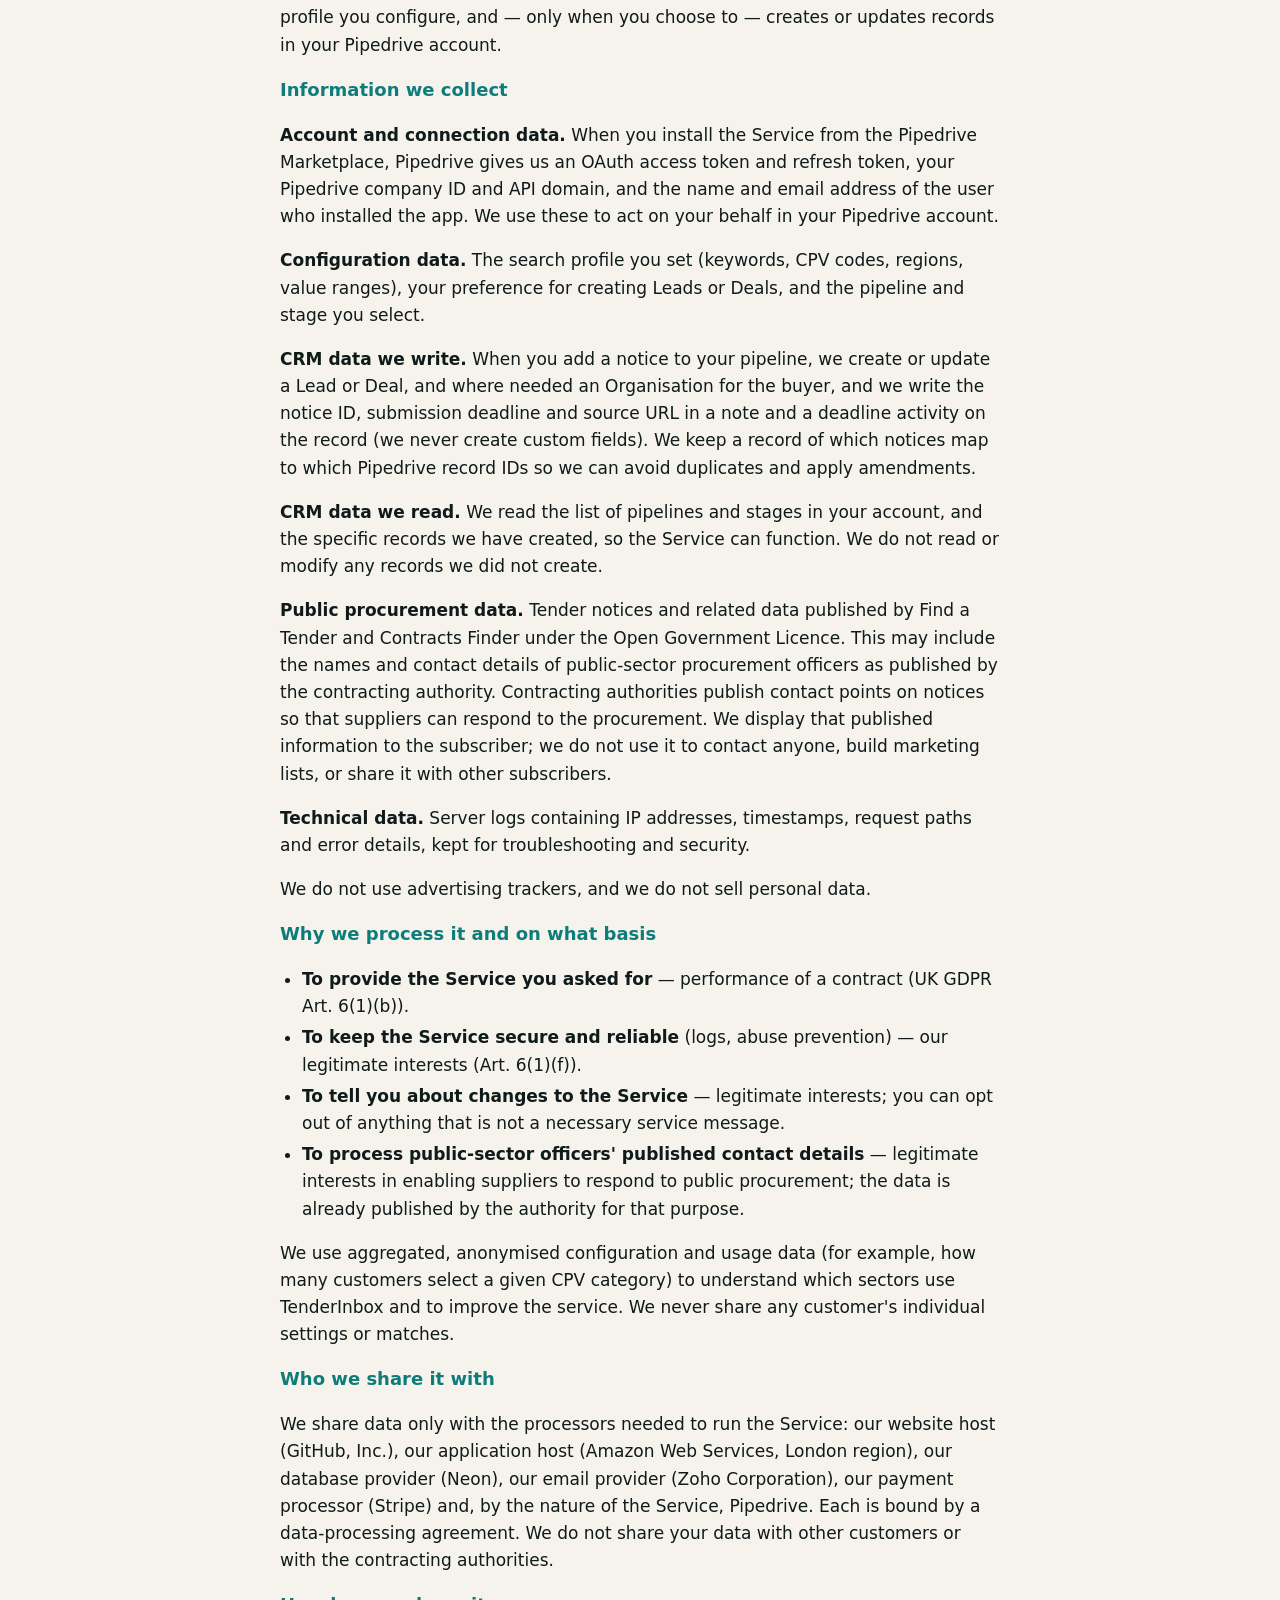
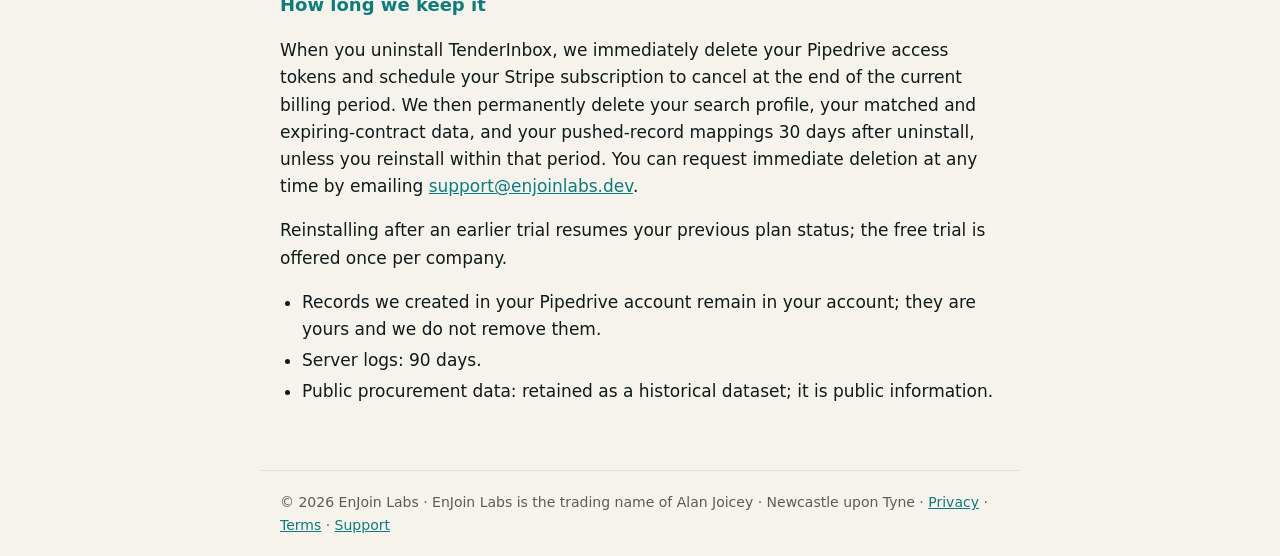
==== commit aaaf4b63: "Privacy: aggregated usage data" ====
--- a/privacy/index.html
+++ b/privacy/index.html
@@ -30,7 +30,7 @@
 </header>
 <main>
   <h1>Privacy policy</h1>
-  <p class="lede">Last updated 13 November 2026. This policy explains what EnJoin Labs ("we", "us") collects across its websites and products, why, and what your rights are. The sections below under "Who we are", "Where we store data", "Cookies and analytics", "Your rights", "Security" and "Changes to this policy" apply to everything we provide; the <a href="#tenderinbox">TenderInbox</a> section adds detail specific to TenderInbox (the "Service").</p>
+  <p class="lede">Last updated 20 November 2026. This policy explains what EnJoin Labs ("we", "us") collects across its websites and products, why, and what your rights are. The sections below under "Who we are", "Where we store data", "Cookies and analytics", "Your rights", "Security" and "Changes to this policy" apply to everything we provide; the <a href="#tenderinbox">TenderInbox</a> section adds detail specific to TenderInbox (the "Service").</p>
 
   <h2>Who we are</h2>
   <p>EnJoin Labs (the trading name of Alan Joicey, a sole trader based in <!-- address:start -->Newcastle upon Tyne<!-- address:end -->, United Kingdom). Postal address available on request. We are the data controller for the information described in this policy. Contact: <a href="mailto:support@enjoinlabs.dev">support@enjoinlabs.dev</a>.</p>
@@ -72,6 +72,7 @@
     <li><strong>To tell you about changes to the Service</strong> — legitimate interests; you can opt out of anything that is not a necessary service message.</li>
     <li><strong>To process public-sector officers' published contact details</strong> — legitimate interests in enabling suppliers to respond to public procurement; the data is already published by the authority for that purpose.</li>
   </ul>
+  <p>We use aggregated, anonymised configuration and usage data (for example, how many customers select a given CPV category) to understand which sectors use TenderInbox and to improve the service. We never share any customer's individual settings or matches.</p>
 
   <h3>Who we share it with</h3>
   <p>We share data only with the processors needed to run the Service: our website host (GitHub, Inc.), our application host (Amazon Web Services, London region), our database provider (Neon), our email provider (Zoho Corporation), our payment processor (Stripe) and, by the nature of the Service, Pipedrive. Each is bound by a data-processing agreement. We do not share your data with other customers or with the contracting authorities.</p>
